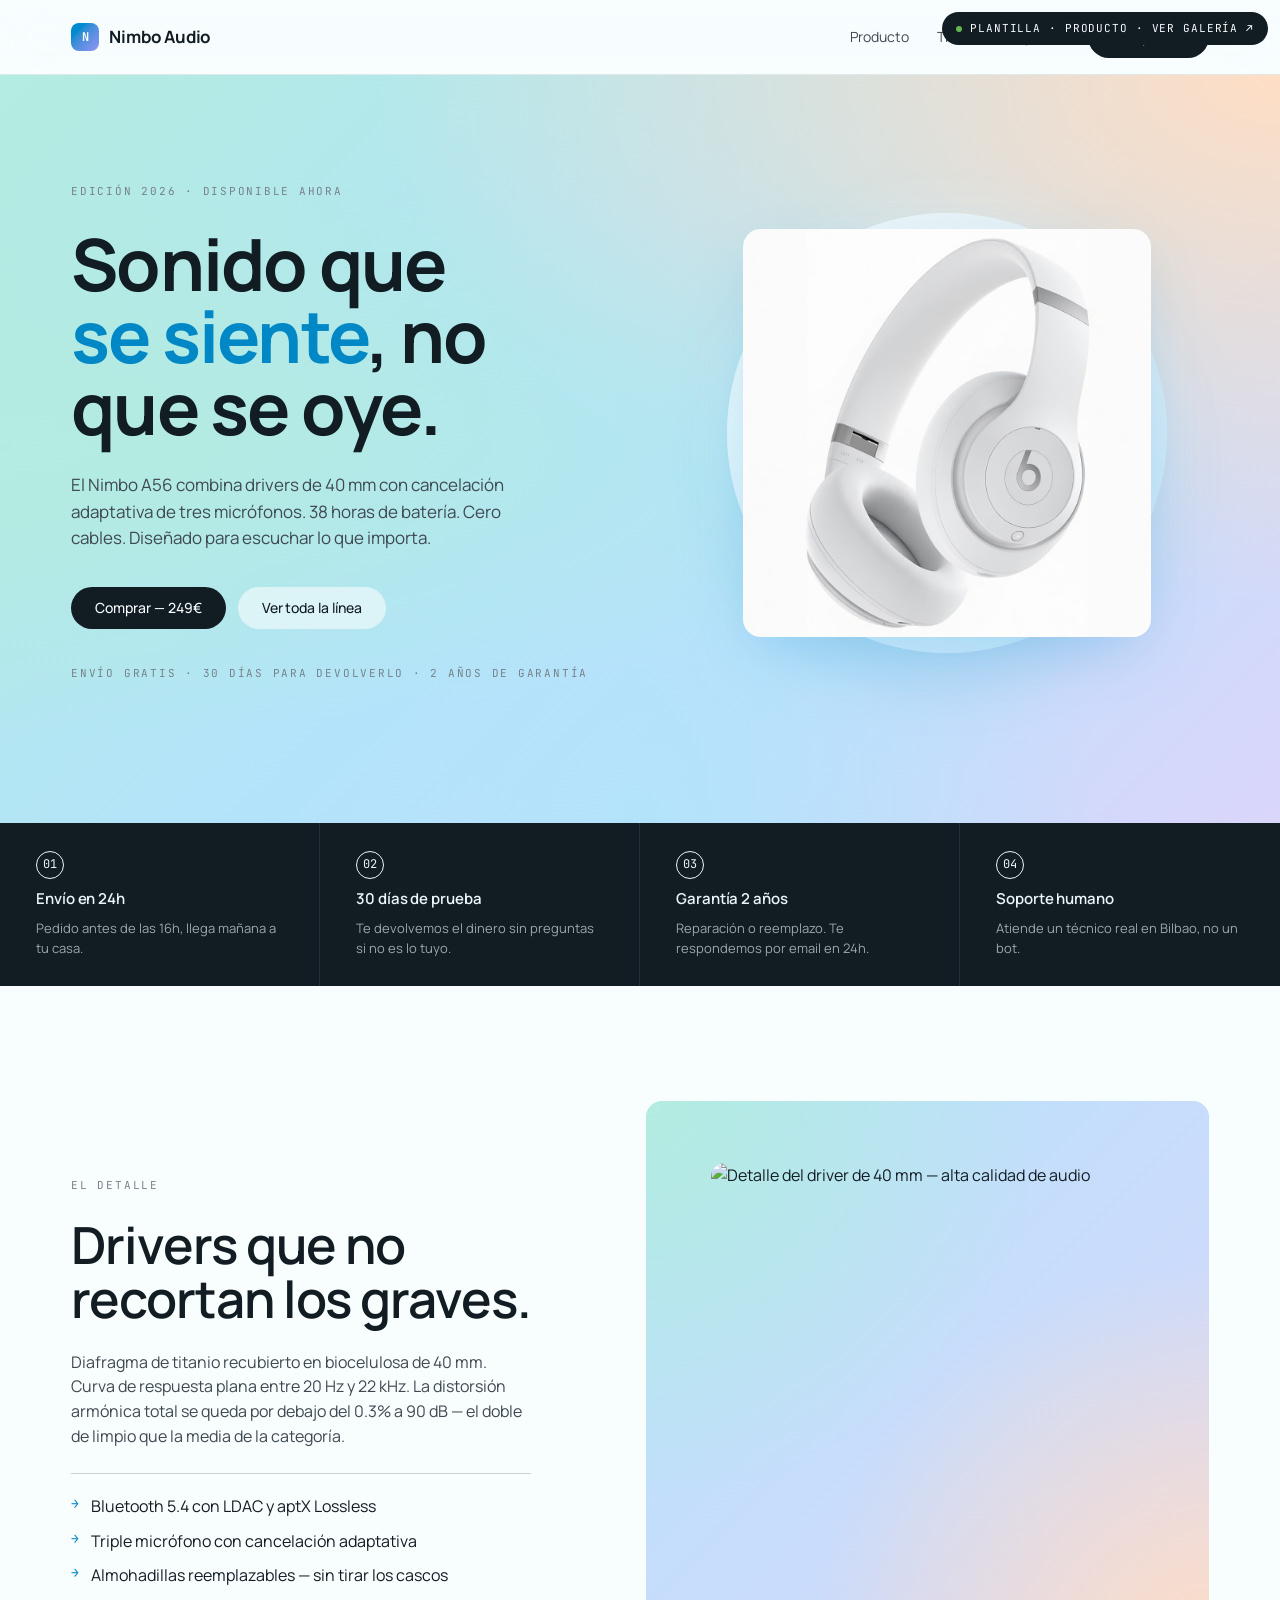
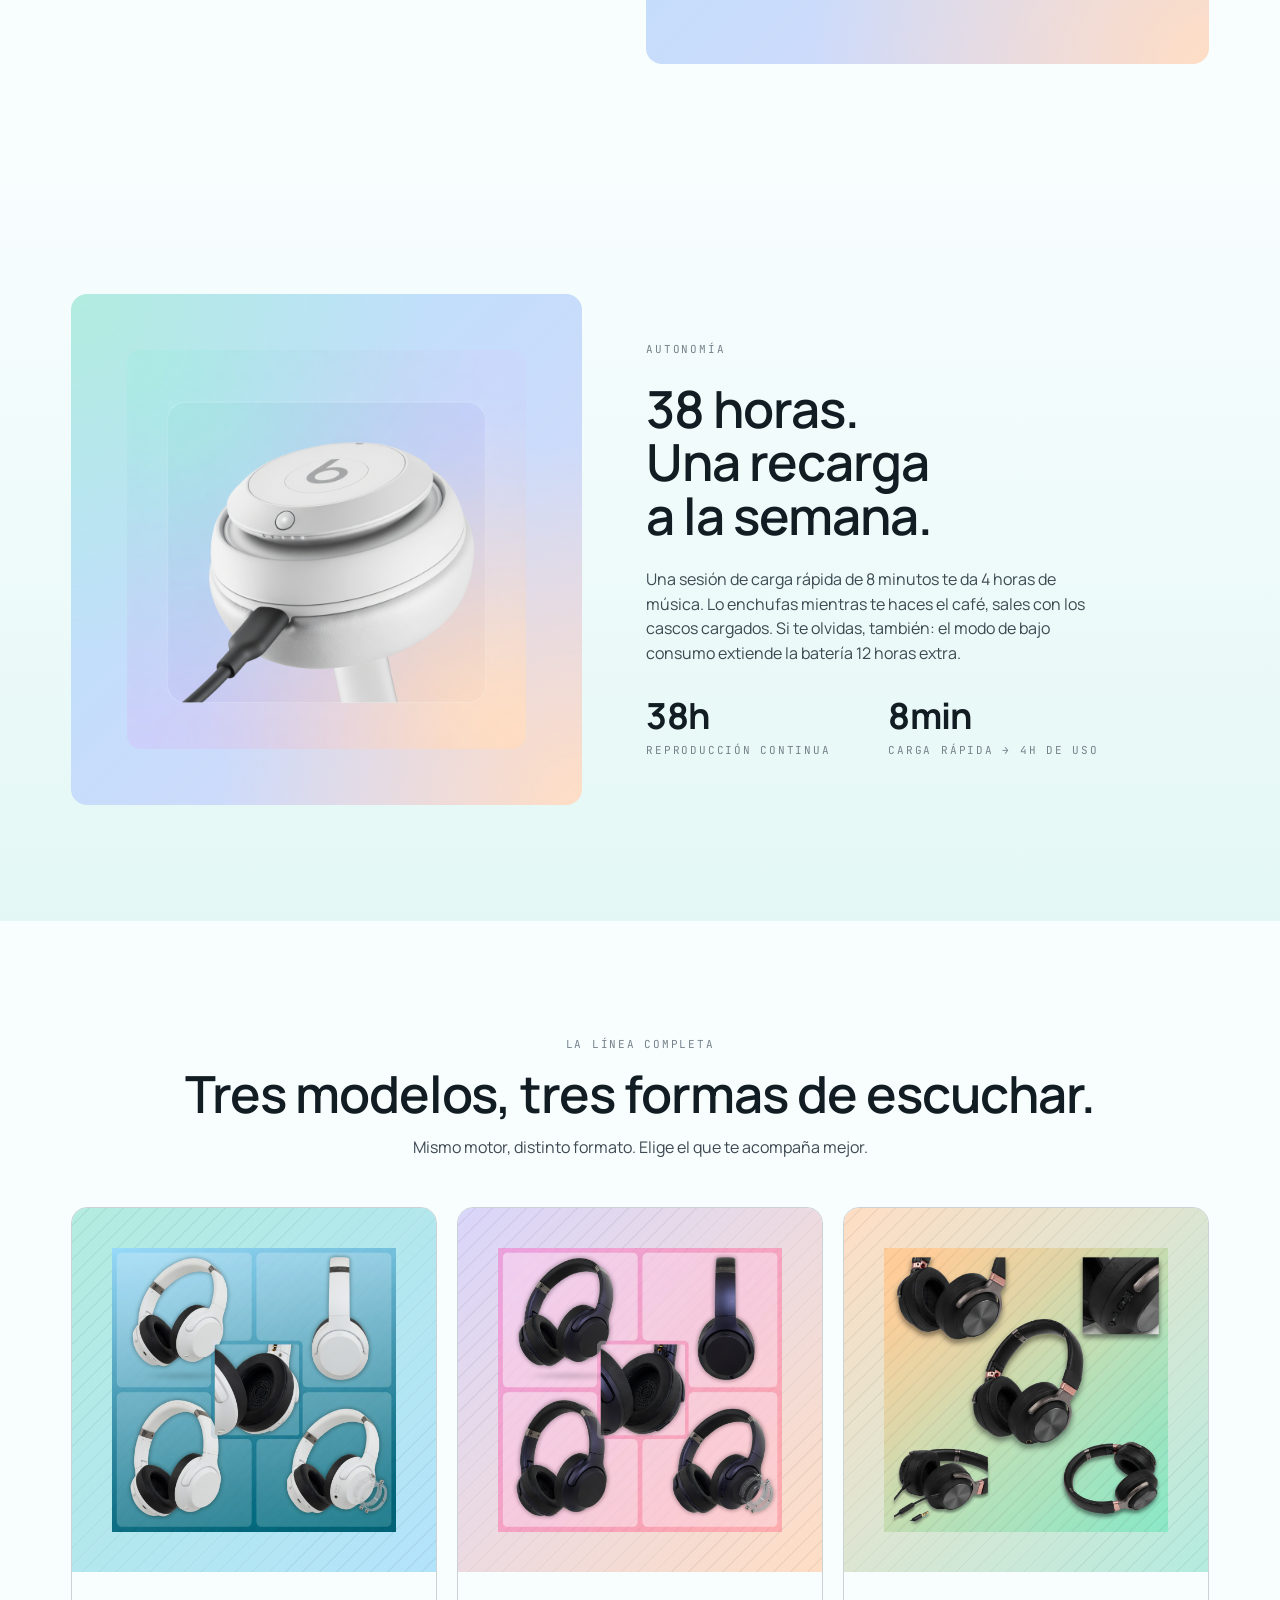
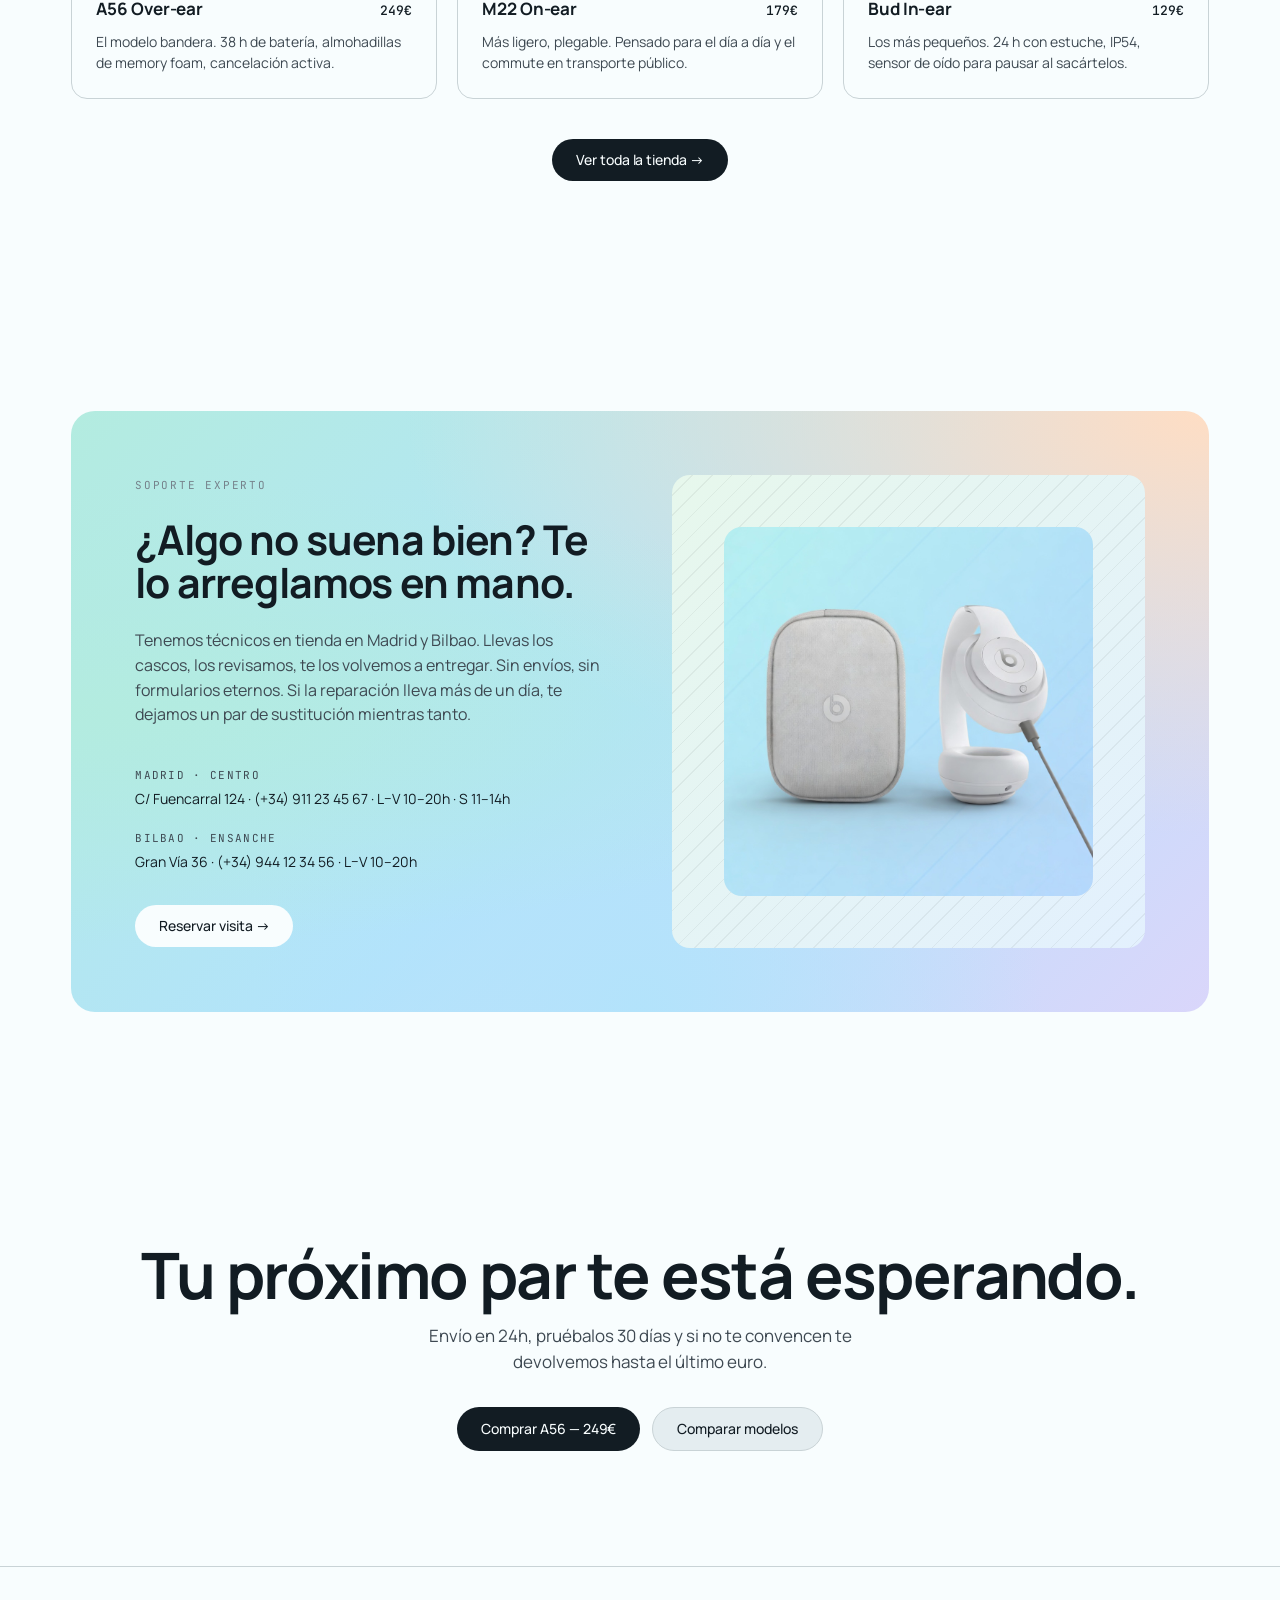
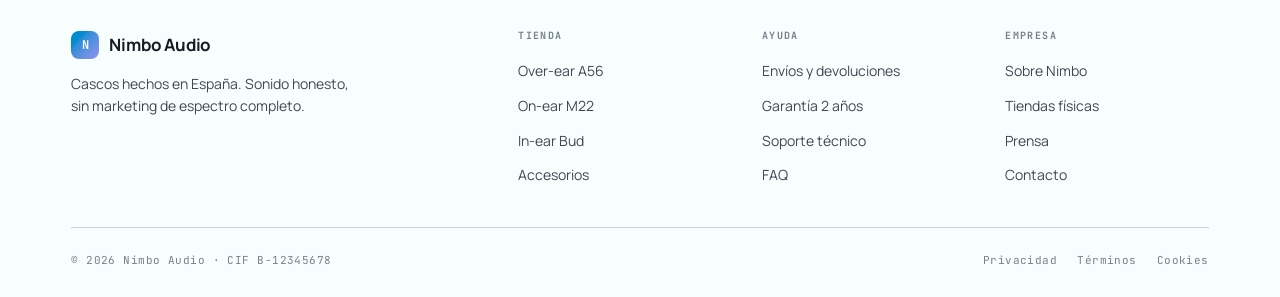
==== plantillas/producto.html @ bfb8827b "initial: landing sistema ecomnet — estado actual 2026-05-25 Co-Authored-By: Claude Sonnet 4.6 <norep" ====
<!doctype html>
<html lang="es">
<head>
<meta charset="utf-8" />
<meta name="viewport" content="width=device-width,initial-scale=1" />
<title>Plantilla · Producto — ecomnet</title>
<link rel="preconnect" href="https://fonts.googleapis.com" />
<link rel="preconnect" href="https://fonts.gstatic.com" crossorigin />
<link href="https://fonts.googleapis.com/css2?family=Manrope:wght@400;500;600;700;800&family=JetBrains+Mono:wght@400;500&display=swap" rel="stylesheet" />
<style>
  :root {
    --ink: oklch(22% 0.02 240);
    --ink-2: oklch(40% 0.02 240);
    --ink-3: oklch(60% 0.02 240);
    --line: oklch(86% 0.012 220);
    --paper: oklch(99% 0.005 220);

    /* Pastel gradient palette */
    --g-mint: oklch(90% 0.06 180);
    --g-sky:  oklch(89% 0.06 230);
    --g-lila: oklch(89% 0.05 290);
    --g-peach: oklch(92% 0.05 60);

    --accent: oklch(58% 0.16 230); /* deep blue for product accent */
    --on-dark: oklch(96% 0.01 220);

    --f-ui: 'Manrope', ui-sans-serif, system-ui, sans-serif;
    --f-mono: 'JetBrains Mono', ui-monospace, monospace;

    --maxw: 1240px;
    --gutter: clamp(20px, 4vw, 56px);
    --section-y: clamp(72px, 9vw, 128px);
  }
  * { box-sizing: border-box; margin: 0; padding: 0; }
  html, body { background: var(--paper); color: var(--ink); }
  body { font: 400 16px/1.55 var(--f-ui); -webkit-font-smoothing: antialiased; }
  img, svg { display: block; max-width: 100%; }
  a { color: inherit; text-decoration: none; }
  button { font: inherit; color: inherit; background: none; border: 0; cursor: pointer; }

  .container { width: 100%; max-width: var(--maxw); margin: 0 auto; padding: 0 var(--gutter); }
  .section { padding-block: var(--section-y); position: relative; }

  /* shared gradient */
  .grad-bg {
    background:
      radial-gradient(ellipse at 0% 50%, var(--g-mint) 0%, transparent 55%),
      radial-gradient(ellipse at 50% 100%, var(--g-sky) 0%, transparent 50%),
      radial-gradient(ellipse at 100% 0%, var(--g-peach) 0%, transparent 50%),
      linear-gradient(135deg, var(--g-mint) 0%, var(--g-sky) 50%, var(--g-lila) 100%);
  }

  /* Type */
  h1, h2, h3, h4 { font-weight: 700; letter-spacing: -0.02em; line-height: 1.05; }
  .h1 { font-size: clamp(40px, 6vw, 72px); font-weight: 700; letter-spacing: -0.025em; line-height: 1.0; text-wrap: balance; }
  .h2 { font-size: clamp(32px, 4vw, 52px); font-weight: 600; letter-spacing: -0.02em; line-height: 1.05; text-wrap: balance; }
  .h3 { font-size: clamp(20px, 1.8vw, 26px); font-weight: 700; letter-spacing: -0.012em; }
  .lede { font-size: clamp(16px, 1.25vw, 19px); line-height: 1.55; color: var(--ink-2); max-width: 56ch; text-wrap: pretty; }
  .eyebrow { font-family: var(--f-mono); font-size: 11px; letter-spacing: 0.16em; text-transform: uppercase; color: var(--ink-3); }

  /* Buttons */
  .btn { display: inline-flex; align-items: center; gap: 10px; padding: 14px 24px; border-radius: 999px; font: 500 14px/1 var(--f-ui); letter-spacing: -0.003em; transition: transform .12s ease, background .2s ease, color .2s ease, border-color .2s ease; white-space: nowrap; }
  .btn:active { transform: translateY(1px); }
  .btn--solid { background: var(--ink); color: var(--paper); }
  .btn--solid:hover { background: oklch(30% 0.02 240); }
  .btn--soft { background: color-mix(in oklch, var(--paper) 60%, transparent); color: var(--ink); }
  .btn--soft:hover { background: color-mix(in oklch, var(--paper) 80%, transparent); }
  .btn--paper { background: var(--paper); color: var(--ink); }
  .btn--paper:hover { background: oklch(96% 0.005 220); }

  /* Nav */
  .nav { position: sticky; top: 0; z-index: 60; backdrop-filter: blur(20px) saturate(160%); background: color-mix(in oklch, var(--paper) 70%, transparent); border-bottom: 1px solid color-mix(in oklch, var(--line) 50%, transparent); }
  .nav__inner { display: flex; align-items: center; justify-content: space-between; padding-block: 16px; }
  .logo { display: inline-flex; align-items: center; gap: 10px; font-weight: 700; letter-spacing: -0.01em; font-size: 17px; }
  .logo__mark { width: 28px; height: 28px; border-radius: 8px; background: linear-gradient(135deg, var(--accent), oklch(70% 0.14 280)); display: grid; place-items: center; color: var(--paper); font-family: var(--f-mono); font-size: 12px; font-weight: 700; }
  .nav__links { display: flex; gap: 28px; align-items: center; font-size: 14px; color: var(--ink-2); }
  .nav__links a:hover { color: var(--ink); }
  @media (max-width: 760px) { .nav__links a:not(.nav__cta) { display: none; } }

  /* ============ HERO ============ */
  .hero { padding: clamp(48px, 8vw, 96px) 0 clamp(72px, 10vw, 128px); }
  .hero__grid { display: grid; grid-template-columns: 1.05fr 1fr; gap: clamp(32px, 5vw, 72px); align-items: center; }
  .hero__copy { display: flex; flex-direction: column; gap: 28px; }
  .hero__h1 .accent { color: var(--accent); }
  .hero__sub { font-size: clamp(17px, 1.3vw, 19px); color: var(--ink-2); max-width: 44ch; line-height: 1.55; }
  .hero__cta { display: flex; gap: 12px; flex-wrap: wrap; margin-top: 8px; }
  .hero__media { position: relative; aspect-ratio: 1 / 1; }
  .hero__product {
    position: absolute; inset: 0;
    background: radial-gradient(circle at 50% 50%, var(--paper) 0%, transparent 70%);
    border-radius: 50%;
    display: grid; place-items: center;
  }
  .hero__product-bg {
    position: absolute; inset: 8%;
    border-radius: 50%;
    background: linear-gradient(135deg, color-mix(in oklch, var(--paper) 80%, transparent), color-mix(in oklch, var(--g-sky) 60%, transparent));
    box-shadow: 0 30px 80px -20px color-mix(in oklch, var(--accent) 25%, transparent);
  }
  .hero__placeholder {
    position: relative;
    width: 70%; height: 70%;
    border-radius: 18px;
    background:
      repeating-linear-gradient(135deg, color-mix(in oklch, var(--ink) 12%, transparent) 0 1px, transparent 1px 14px),
      color-mix(in oklch, var(--paper) 90%, var(--ink-3));
    display: grid; place-items: center;
    overflow: hidden;
  }
  .hero__placeholder .label {
    font-family: var(--f-mono); font-size: 11px; letter-spacing: 0.1em; color: var(--ink-3);
    background: var(--paper); padding: 6px 10px; border-radius: 4px; border: 1px solid var(--line);
  }
  /* imagen inline solo visible en móvil — entre subtítulo y CTA */
  .hero__img-mobile {
    display: none;
  }
  @media (max-width: 880px) {
    .hero__grid { grid-template-columns: 1fr; }
    .hero__media { display: none; }                /* ocultar versión desktop */
    .hero__img-mobile {
      display: block;
      width: 72%;
      max-width: 320px;
      margin: 0 auto;
      aspect-ratio: 1 / 1;
      object-fit: contain;
      border-radius: 18px;
    }
  }

  /* ============ STRIP — features ============ */
  .strip { background: var(--ink); color: var(--on-dark); padding-block: 0; }
  .strip__row { display: grid; grid-template-columns: repeat(4, 1fr); }
  .strip__cell { padding: 28px clamp(20px, 3vw, 36px); border-right: 1px solid oklch(30% 0.02 240); display: flex; flex-direction: column; gap: 8px; }
  .strip__cell:last-child { border-right: 0; }
  .strip__cell .ico {
    width: 28px; height: 28px; border-radius: 999px; border: 1.5px solid var(--on-dark); display: grid; place-items: center;
    font-family: var(--f-mono); font-size: 12px;
  }
  .strip__cell .t { font-weight: 600; font-size: 15px; letter-spacing: -0.005em; }
  .strip__cell .d { font-size: 13px; color: oklch(72% 0.012 220); }
  @media (max-width: 800px) { .strip__row { grid-template-columns: 1fr 1fr; } .strip__cell { border-bottom: 1px solid oklch(30% 0.02 240); } .strip__cell:nth-child(odd) { border-right: 1px solid oklch(30% 0.02 240); } .strip__cell:nth-child(even) { border-right: 0; } }

  /* ============ FEATURE SPLIT ============ */
  .feature { padding-block: var(--section-y); }
  .feature__grid { display: grid; grid-template-columns: 1fr 1.1fr; gap: clamp(32px, 5vw, 72px); align-items: center; }
  .feature__copy { display: flex; flex-direction: column; gap: 24px; max-width: 46ch; }
  .feature__media {
    aspect-ratio: 1 / 1; border-radius: 16px; overflow: hidden; position: relative;
    background:
      radial-gradient(ellipse at 0% 0%, var(--g-mint) 0%, transparent 50%),
      radial-gradient(ellipse at 100% 100%, var(--g-peach) 0%, transparent 50%),
      linear-gradient(135deg, var(--g-sky), var(--g-lila));
    display: grid; place-items: center;
  }
  .feature__media .ph {
    width: 78%; aspect-ratio: 1 / 1;
    background:
      repeating-linear-gradient(135deg, rgba(0,0,0,0.06) 0 1px, transparent 1px 12px),
      color-mix(in oklch, var(--paper) 85%, var(--g-sky));
    border-radius: 14px;
    display: grid; place-items: center;
    border: 1px solid color-mix(in oklch, var(--paper) 40%, transparent);
  }
  .feature__media .ph span {
    font-family: var(--f-mono); font-size: 11px; letter-spacing: 0.1em; color: var(--ink-3);
    background: var(--paper); padding: 6px 10px; border-radius: 4px;
  }
  .feature--reverse .feature__media { order: -1; }
  @media (max-width: 880px) {
    .feature__grid { grid-template-columns: 1fr; }
    .feature--reverse .feature__media { order: 0; }
  }

  /* ============ CATEGORIES ============ */
  .cats { padding-block: var(--section-y); }
  .cats__head { text-align: center; margin-bottom: 48px; display: flex; flex-direction: column; gap: 14px; align-items: center; }
  .cats__head .lede { text-align: center; }
  .cats__grid { display: grid; grid-template-columns: repeat(3, 1fr); gap: 20px; }
  .cat {
    background: var(--paper);
    border-radius: 16px;
    overflow: hidden;
    border: 1px solid var(--line);
    transition: transform .25s cubic-bezier(.2,.7,.2,1), box-shadow .25s ease;
    display: flex; flex-direction: column;
  }
  .cat:hover { transform: translateY(-4px); box-shadow: 0 20px 40px -20px oklch(50% 0.05 230 / 0.25); }
  .cat__media {
    aspect-ratio: 1 / 1;
    background:
      repeating-linear-gradient(135deg, rgba(0,0,0,0.05) 0 1px, transparent 1px 12px),
      linear-gradient(135deg, var(--g-mint), var(--g-sky));
    display: grid; place-items: center;
  }
  .cat__media span { font-family: var(--f-mono); font-size: 11px; letter-spacing: 0.1em; color: var(--ink-3); background: var(--paper); padding: 6px 10px; border-radius: 4px; border: 1px solid var(--line); }
  .cat:nth-child(2) .cat__media { background: repeating-linear-gradient(135deg, rgba(0,0,0,0.05) 0 1px, transparent 1px 12px), linear-gradient(135deg, var(--g-lila), var(--g-peach)); }
  .cat:nth-child(3) .cat__media { background: repeating-linear-gradient(135deg, rgba(0,0,0,0.05) 0 1px, transparent 1px 12px), linear-gradient(135deg, var(--g-peach), var(--g-mint)); }
  .cat__body { padding: 24px; display: flex; flex-direction: column; gap: 8px; }
  .cat__title { font-weight: 700; font-size: 17px; letter-spacing: -0.005em; }
  .cat__desc { font-size: 14px; color: var(--ink-2); }
  .cats__more { display: flex; justify-content: center; margin-top: 40px; }
  @media (max-width: 880px) { .cats__grid { grid-template-columns: 1fr; } }

  /* ============ EXPERT SUPPORT ============ */
  .support {
    position: relative;
  }
  .support__inner {
    border-radius: 24px;
    padding: clamp(40px, 5vw, 72px);
    overflow: hidden;
    position: relative;
  }
  .support__inner.grad-bg { display: grid; grid-template-columns: 1fr 1fr; gap: clamp(32px, 5vw, 64px); align-items: center; }
  .support__copy { display: flex; flex-direction: column; gap: 24px; }
  .support__h { font-size: clamp(28px, 3.2vw, 44px); font-weight: 700; letter-spacing: -0.02em; line-height: 1.05; }
  .support__locations { display: flex; flex-direction: column; gap: 20px; margin-top: 16px; }
  .support__loc { display: flex; flex-direction: column; gap: 4px; }
  .support__loc .h { font-family: var(--f-mono); font-size: 11px; letter-spacing: 0.12em; text-transform: uppercase; color: var(--ink-2); }
  .support__loc .a { font-size: 14px; color: var(--ink); }
  .support__media { aspect-ratio: 1 / 1; max-width: 480px; justify-self: end; width: 100%; }
  .support__ph {
    width: 100%; height: 100%; border-radius: 18px;
    background:
      repeating-linear-gradient(135deg, rgba(0,0,0,0.05) 0 1px, transparent 1px 14px),
      linear-gradient(135deg, color-mix(in oklch, var(--paper) 60%, var(--g-peach)), color-mix(in oklch, var(--paper) 60%, var(--g-lila)));
    display: grid; place-items: center;
  }
  .support__ph span { font-family: var(--f-mono); font-size: 11px; letter-spacing: 0.1em; color: var(--ink-3); background: var(--paper); padding: 6px 10px; border-radius: 4px; }
  @media (max-width: 880px) {
    .support__inner.grad-bg { grid-template-columns: 1fr; }
    .support__media { max-width: 360px; }
  }

  /* ============ CTA ============ */
  .cta { text-align: center; padding-block: var(--section-y); }
  .cta__h { font-size: clamp(36px, 5vw, 64px); font-weight: 700; letter-spacing: -0.025em; line-height: 1.0; text-wrap: balance; margin-bottom: 16px; }
  .cta__sub { font-size: 17px; color: var(--ink-2); max-width: 46ch; margin: 0 auto 32px; }
  .cta__actions { display: inline-flex; gap: 12px; flex-wrap: wrap; justify-content: center; }

  /* ============ FOOTER ============ */
  .footer { padding: clamp(40px, 5vw, 64px) 0 28px; border-top: 1px solid var(--line); }
  .footer__top { display: grid; grid-template-columns: 2fr 1fr 1fr 1fr; gap: 40px; padding-bottom: 40px; }
  .footer__brand { display: flex; flex-direction: column; gap: 14px; }
  .footer__brand p { color: var(--ink-2); font-size: 14px; max-width: 32ch; }
  .footer__col h4 { font-family: var(--f-mono); font-size: 10px; letter-spacing: 0.14em; text-transform: uppercase; color: var(--ink-3); margin-bottom: 16px; }
  .footer__col ul { list-style: none; display: flex; flex-direction: column; gap: 10px; }
  .footer__col a { font-size: 14px; color: var(--ink-2); transition: color .15s ease; }
  .footer__col a:hover { color: var(--ink); }
  .footer__bottom { display: flex; justify-content: space-between; align-items: center; padding-top: 24px; border-top: 1px solid var(--line); font-family: var(--f-mono); font-size: 11px; letter-spacing: 0.04em; color: var(--ink-3); flex-wrap: wrap; gap: 12px; }
  .footer__bottom a { color: var(--ink-3); }
  .footer__bottom a:hover { color: var(--ink); }
  @media (max-width: 800px) { .footer__top { grid-template-columns: 1fr 1fr; } }

  /* ── MOBILE extra (<= 600px) ── */
  @media (max-width: 600px) {
    /* Hero */
    .hero__cta { flex-direction: column; align-items: stretch; }
    .hero__cta .btn { justify-content: center; text-align: center; }
    /* Strip — 1 col */
    .strip__row { grid-template-columns: 1fr; }
    .strip__cell { border-right: 0; border-bottom: 1px solid oklch(30% 0.02 240); }
    .strip__cell:last-child { border-bottom: 0; }
    /* Cats — ya van 1-col a 880px */
    /* Support media */
    .support__media { max-width: 100%; }
    /* CTA */
    .cta__actions { flex-direction: column; align-items: center; width: 100%; }
    .cta__actions .btn { width: 100%; max-width: 320px; justify-content: center; }
    /* Footer */
    .footer__top { grid-template-columns: 1fr; gap: 32px; }
    .footer__bottom { flex-direction: column; align-items: flex-start; gap: 8px; }
  }

  /* Demo ribbon */
  .ribbon { position: fixed; top: 12px; right: 12px; z-index: 200; background: var(--ink); color: var(--paper); font-family: var(--f-mono); font-size: 11px; letter-spacing: 0.08em; text-transform: uppercase; padding: 8px 14px; border-radius: 999px; display: inline-flex; gap: 8px; align-items: center; }
  .ribbon::before { content: ''; width: 6px; height: 6px; border-radius: 999px; background: oklch(70% 0.16 140); }
  .ribbon a { color: inherit; opacity: 0.7; }
  .ribbon a:hover { opacity: 1; }
  @media (max-width: 720px) { .ribbon { display: none; } }

  /* Imágenes reales — reemplazan placeholders */
  .hero__img {
    position: relative; z-index: 1;
    width: 78%; height: 78%;
    object-fit: contain; display: block;
    border-radius: 18px;
    box-shadow: 0 20px 60px -10px color-mix(in oklch, var(--accent) 20%, transparent);
  }
  .feature__img {
    width: 78%; height: 78%;
    object-fit: contain;
    border-radius: 14px;
    display: block; z-index: 1;
  }
  .cat__media img {
    width: 78%; height: 78%;
    object-fit: contain;
    display: block;
  }
  .support__ph img {
    width: 78%; height: 78%;
    object-fit: contain;
    border-radius: 18px;
    display: block;
  }
</style>
</head>
<body>

<a class="ribbon" href="index.html"><span>Plantilla · Producto</span><span>· ver galería ↗</span></a>

<!-- NAV -->
<header class="nav">
  <div class="container nav__inner">
    <a class="logo" href="#">
      <span class="logo__mark">N</span>
      <span>Nimbo Audio</span>
    </a>
    <nav class="nav__links">
      <a href="#producto">Producto</a>
      <a href="#categorias">Tienda</a>
      <a href="#soporte">Soporte</a>
      <a class="btn btn--solid nav__cta" href="#cta">Comprar →</a>
    </nav>
  </div>
</header>

<!-- HERO -->
<section class="hero grad-bg" id="producto">
  <div class="container hero__grid">
    <div class="hero__copy">
      <div class="eyebrow">Edición 2026 · disponible ahora</div>
      <h1 class="h1 hero__h1">Sonido que <span class="accent">se siente</span>, no que se oye.</h1>
      <p class="hero__sub">El Nimbo A56 combina drivers de 40 mm con cancelación adaptativa de tres micrófonos. 38 horas de batería. Cero cables. Diseñado para escuchar lo que importa.</p>
      <!-- imagen visible solo en móvil — oculta en desktop -->
      <img class="hero__img-mobile"
           src="../producto/audifonos hero.jpg"
           alt="Nimbo A56 — auriculares over-ear, vista frontal"
           width="320" height="320"
           loading="eager">
      <div class="hero__cta">
        <a class="btn btn--solid" href="#cta">Comprar — 249€</a>
        <a class="btn btn--soft" href="#categorias">Ver toda la línea</a>
      </div>
      <div class="eyebrow" style="margin-top: 8px;">Envío gratis · 30 días para devolverlo · 2 años de garantía</div>
    </div>
    <div class="hero__media">
      <div class="hero__product">
        <div class="hero__product-bg"></div>
        <!-- imagen principal del producto — ratio cuadrado recomendado, fondo blanco/neutro -->
        <img class="hero__img"
             src="../producto/audifonos hero.jpg"
             alt="Nimbo A56 — auriculares over-ear, vista frontal"
             width="560" height="560"
             loading="eager">
      </div>
    </div>
  </div>
</section>

<!-- STRIP — quick features -->
<section class="strip">
  <div class="strip__row">
    <div class="strip__cell">
      <div class="ico">01</div>
      <div class="t">Envío en 24h</div>
      <div class="d">Pedido antes de las 16h, llega mañana a tu casa.</div>
    </div>
    <div class="strip__cell">
      <div class="ico">02</div>
      <div class="t">30 días de prueba</div>
      <div class="d">Te devolvemos el dinero sin preguntas si no es lo tuyo.</div>
    </div>
    <div class="strip__cell">
      <div class="ico">03</div>
      <div class="t">Garantía 2 años</div>
      <div class="d">Reparación o reemplazo. Te respondemos por email en 24h.</div>
    </div>
    <div class="strip__cell">
      <div class="ico">04</div>
      <div class="t">Soporte humano</div>
      <div class="d">Atiende un técnico real en Bilbao, no un bot.</div>
    </div>
  </div>
</section>

<!-- FEATURE 1 -->
<section class="feature">
  <div class="container feature__grid">
    <div class="feature__copy">
      <div class="eyebrow">El detalle</div>
      <h2 class="h2">Drivers que no recortan los graves.</h2>
      <p class="lede">Diafragma de titanio recubierto en biocelulosa de 40 mm. Curva de respuesta plana entre 20 Hz y 22 kHz. La distorsión armónica total se queda por debajo del 0.3% a 90 dB — el doble de limpio que la media de la categoría.</p>
      <ul style="list-style: none; display: flex; flex-direction: column; gap: 10px; padding-top: 8px; border-top: 1px solid var(--line);">
        <li style="display: flex; gap: 12px; padding-top: 12px;"><span style="font-family: var(--f-mono); color: var(--accent); font-size: 13px;">→</span><span>Bluetooth 5.4 con LDAC y aptX Lossless</span></li>
        <li style="display: flex; gap: 12px;"><span style="font-family: var(--f-mono); color: var(--accent); font-size: 13px;">→</span><span>Triple micrófono con cancelación adaptativa</span></li>
        <li style="display: flex; gap: 12px;"><span style="font-family: var(--f-mono); color: var(--accent); font-size: 13px;">→</span><span>Almohadillas reemplazables — sin tirar los cascos</span></li>
      </ul>
    </div>
    <div class="feature__media">
      <!-- detalle del producto: foto de cerca, materiales, driver — ratio 4:3 ideal -->
      <img class="feature__img"
           src="../producto/High quality audio.jpg"
           alt="Detalle del driver de 40 mm — alta calidad de audio"
           width="800" height="600"
           loading="lazy">
    </div>
  </div>
</section>

<!-- FEATURE 2 — reverse -->
<section class="feature feature--reverse" style="background: linear-gradient(180deg, transparent, color-mix(in oklch, var(--g-mint) 30%, transparent));">
  <div class="container feature__grid">
    <div class="feature__copy">
      <div class="eyebrow">Autonomía</div>
      <h2 class="h2">38 horas. Una recarga a la semana.</h2>
      <p class="lede">Una sesión de carga rápida de 8 minutos te da 4 horas de música. Lo enchufas mientras te haces el café, sales con los cascos cargados. Si te olvidas, también: el modo de bajo consumo extiende la batería 12 horas extra.</p>
      <div style="display: grid; grid-template-columns: 1fr 1fr; gap: 24px; padding-top: 8px;">
        <div>
          <div style="font-size: 36px; font-weight: 700; letter-spacing: -0.02em; line-height: 1;">38h</div>
          <div class="eyebrow" style="margin-top: 8px;">Reproducción continua</div>
        </div>
        <div>
          <div style="font-size: 36px; font-weight: 700; letter-spacing: -0.02em; line-height: 1;">8min</div>
          <div class="eyebrow" style="margin-top: 8px;">Carga rápida → 4h de uso</div>
        </div>
      </div>
    </div>
    <div class="feature__media">
      <!-- vista lateral del producto en uso — mostrar autonomía o estuche de carga -->
      <img class="feature__img"
           src="../producto/Duracion de bateria.jpg"
           alt="Nimbo A56 — 38 horas de duración de batería"
           width="800" height="600"
           loading="lazy">
    </div>
  </div>
</section>

<!-- CATEGORIES -->
<section class="cats" id="categorias">
  <div class="container">
    <div class="cats__head">
      <div class="eyebrow">La línea completa</div>
      <h2 class="h2">Tres modelos, tres formas de escuchar.</h2>
      <p class="lede">Mismo motor, distinto formato. Elige el que te acompaña mejor.</p>
    </div>
    <div class="cats__grid">
      <article class="cat">
        <div class="cat__media">
          <!-- foto producto sobre fondo blanco/neutro, ratio 4:3, PNG con transparencia ideal -->
          <img src="../producto/Headphone 1.jpg"
               alt="Nimbo A56 — auriculares over-ear, vista de tres cuartos"
               width="480" height="360" loading="lazy">
        </div>
        <div class="cat__body">
          <div style="display: flex; justify-content: space-between; align-items: baseline;">
            <div class="cat__title">A56 Over-ear</div>
            <div style="font-family: var(--f-mono); font-size: 13px; font-weight: 500;">249€</div>
          </div>
          <p class="cat__desc">El modelo bandera. 38 h de batería, almohadillas de memory foam, cancelación activa.</p>
        </div>
      </article>
      <article class="cat">
        <div class="cat__media">
          <!-- modelo on-ear plegado o en uso — mostrar tamaño compacto -->
          <img src="../producto/Headphone 2.jpg"
               alt="Nimbo M22 — auriculares on-ear plegados, diseño compacto"
               width="480" height="360" loading="lazy">
        </div>
        <div class="cat__body">
          <div style="display: flex; justify-content: space-between; align-items: baseline;">
            <div class="cat__title">M22 On-ear</div>
            <div style="font-family: var(--f-mono); font-size: 13px; font-weight: 500;">179€</div>
          </div>
          <p class="cat__desc">Más ligero, plegable. Pensado para el día a día y el commute en transporte público.</p>
        </div>
      </article>
      <article class="cat">
        <div class="cat__media">
          <!-- earbuds con estuche de carga abierto — mostrar tamaño y packaging -->
          <img src="../producto/Headphone 3.jpg"
               alt="Nimbo Bud — auriculares in-ear con estuche de carga abierto"
               width="480" height="360" loading="lazy">
        </div>
        <div class="cat__body">
          <div style="display: flex; justify-content: space-between; align-items: baseline;">
            <div class="cat__title">Bud In-ear</div>
            <div style="font-family: var(--f-mono); font-size: 13px; font-weight: 500;">129€</div>
          </div>
          <p class="cat__desc">Los más pequeños. 24 h con estuche, IP54, sensor de oído para pausar al sacártelos.</p>
        </div>
      </article>
    </div>
    <div class="cats__more">
      <a class="btn btn--solid" href="#cta">Ver toda la tienda →</a>
    </div>
  </div>
</section>

<!-- EXPERT SUPPORT -->
<section class="section" id="soporte">
  <div class="container">
    <div class="support">
      <div class="support__inner grad-bg">
        <div class="support__copy">
          <div class="eyebrow">Soporte experto</div>
          <h2 class="support__h">¿Algo no suena bien? Te lo arreglamos en mano.</h2>
          <p class="lede">Tenemos técnicos en tienda en Madrid y Bilbao. Llevas los cascos, los revisamos, te los volvemos a entregar. Sin envíos, sin formularios eternos. Si la reparación lleva más de un día, te dejamos un par de sustitución mientras tanto.</p>
          <div class="support__locations">
            <div class="support__loc">
              <div class="h">Madrid · centro</div>
              <div class="a">C/ Fuencarral 124 · (+34) 911 23 45 67 · L–V 10–20h · S 11–14h</div>
            </div>
            <div class="support__loc">
              <div class="h">Bilbao · ensanche</div>
              <div class="a">Gran Vía 36 · (+34) 944 12 34 56 · L–V 10–20h</div>
            </div>
          </div>
          <a class="btn btn--paper" style="align-self: flex-start; margin-top: 8px;" href="#cta">Reservar visita →</a>
        </div>
        <div class="support__media">
          <div class="support__ph">
            <!-- foto de la tienda física o técnico atendiendo a un cliente
                 ratio cuadrado (1:1) o vertical (4:5) — buena iluminación natural -->
            <img src="../producto/Funda y cargador.jpg"
                 alt="Funda y cargador incluidos — accesorios Nimbo A56"
                 width="480" height="480"
                 loading="lazy">
          </div>
        </div>
      </div>
    </div>
  </div>
</section>

<!-- CTA -->
<section class="cta" id="cta">
  <div class="container">
    <h2 class="cta__h">Tu próximo par te está esperando.</h2>
    <p class="cta__sub">Envío en 24h, pruébalos 30 días y si no te convencen te devolvemos hasta el último euro.</p>
    <div class="cta__actions">
      <a class="btn btn--solid" href="#">Comprar A56 — 249€</a>
      <a class="btn btn--soft" style="background: oklch(94% 0.01 220); border: 1px solid var(--line);" href="#categorias">Comparar modelos</a>
    </div>
  </div>
</section>

<!-- FOOTER -->
<footer class="footer">
  <div class="container">
    <div class="footer__top">
      <div class="footer__brand">
        <a class="logo" href="#"><span class="logo__mark">N</span><span>Nimbo Audio</span></a>
        <p>Cascos hechos en España. Sonido honesto, sin marketing de espectro completo.</p>
      </div>
      <div class="footer__col">
        <h4>Tienda</h4>
        <ul>
          <li><a href="#">Over-ear A56</a></li>
          <li><a href="#">On-ear M22</a></li>
          <li><a href="#">In-ear Bud</a></li>
          <li><a href="#">Accesorios</a></li>
        </ul>
      </div>
      <div class="footer__col">
        <h4>Ayuda</h4>
        <ul>
          <li><a href="#">Envíos y devoluciones</a></li>
          <li><a href="#">Garantía 2 años</a></li>
          <li><a href="#">Soporte técnico</a></li>
          <li><a href="#">FAQ</a></li>
        </ul>
      </div>
      <div class="footer__col">
        <h4>Empresa</h4>
        <ul>
          <li><a href="#">Sobre Nimbo</a></li>
          <li><a href="#">Tiendas físicas</a></li>
          <li><a href="#">Prensa</a></li>
          <li><a href="#">Contacto</a></li>
        </ul>
      </div>
    </div>
    <div class="footer__bottom">
      <div>© 2026 Nimbo Audio · CIF B-12345678</div>
      <div style="display: flex; gap: 20px;"><a href="#">Privacidad</a><a href="#">Términos</a><a href="#">Cookies</a></div>
    </div>
  </div>
</footer>

</body>
</html>
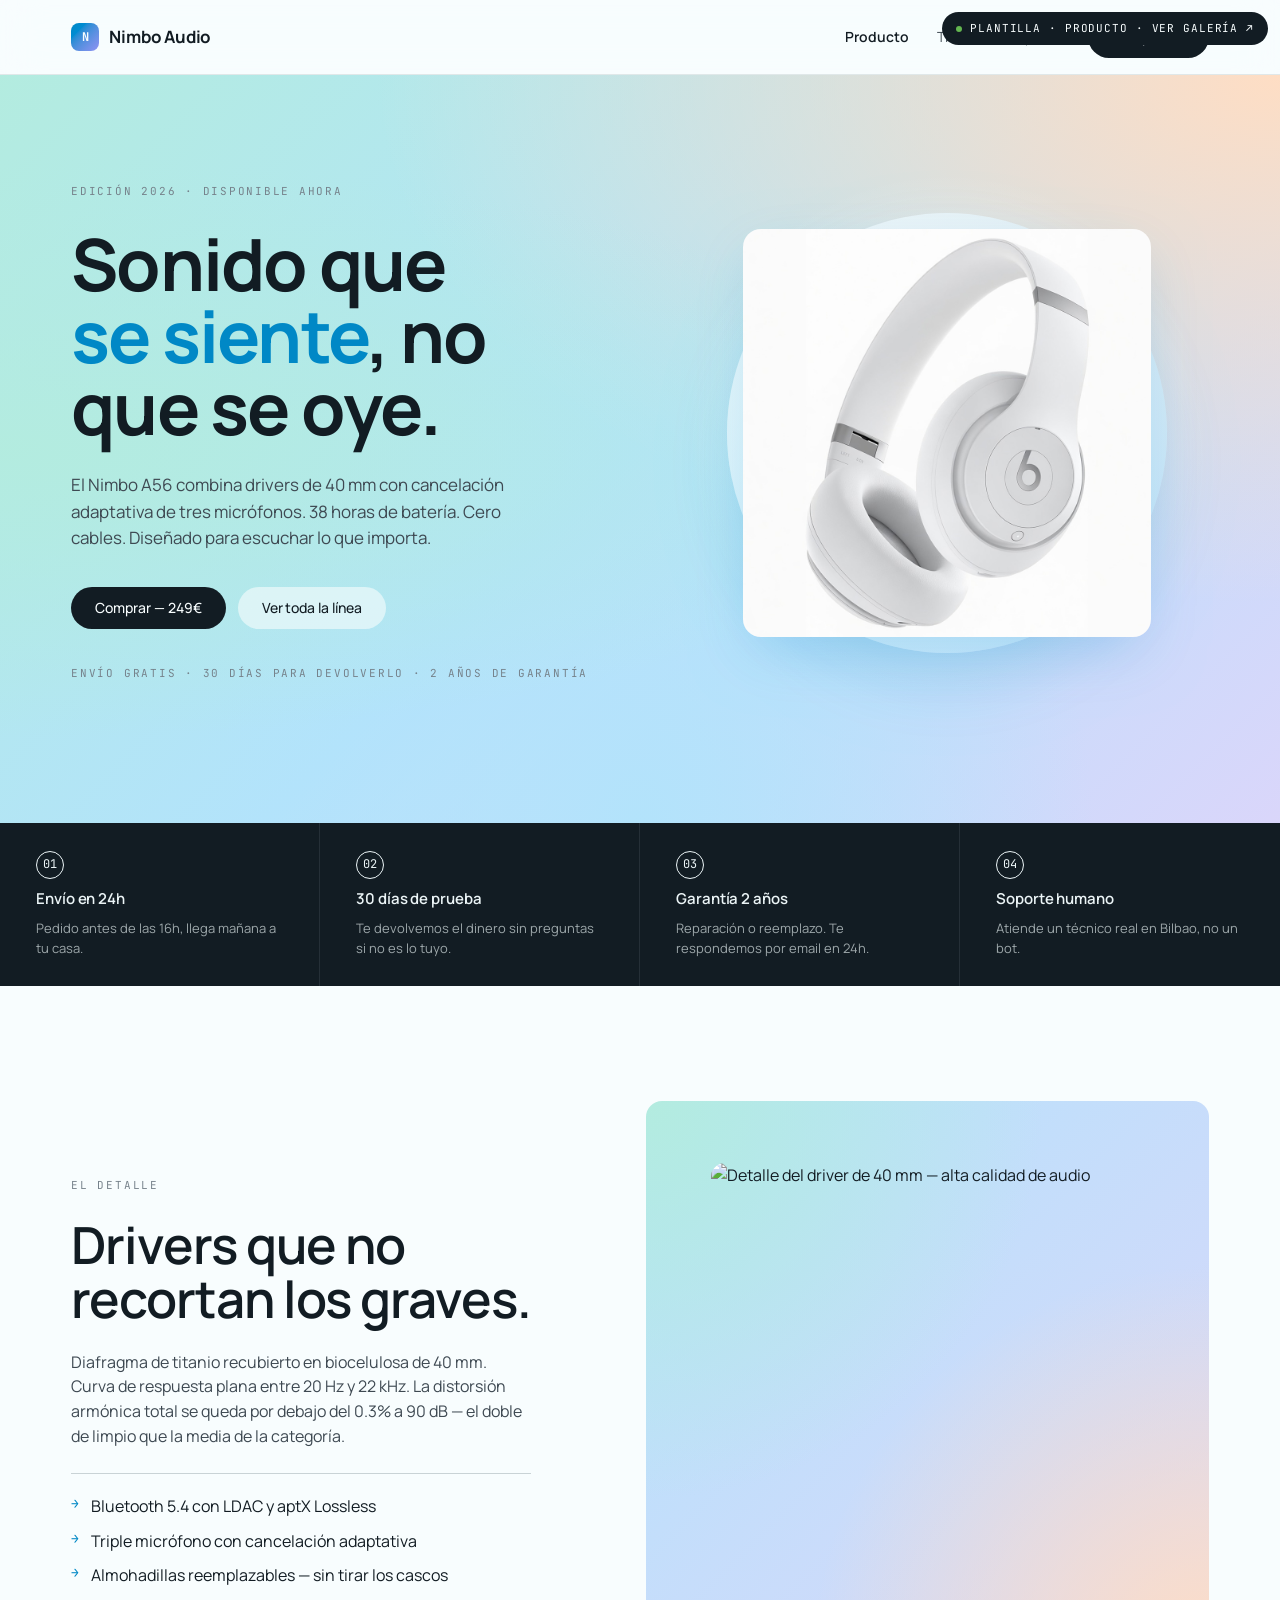
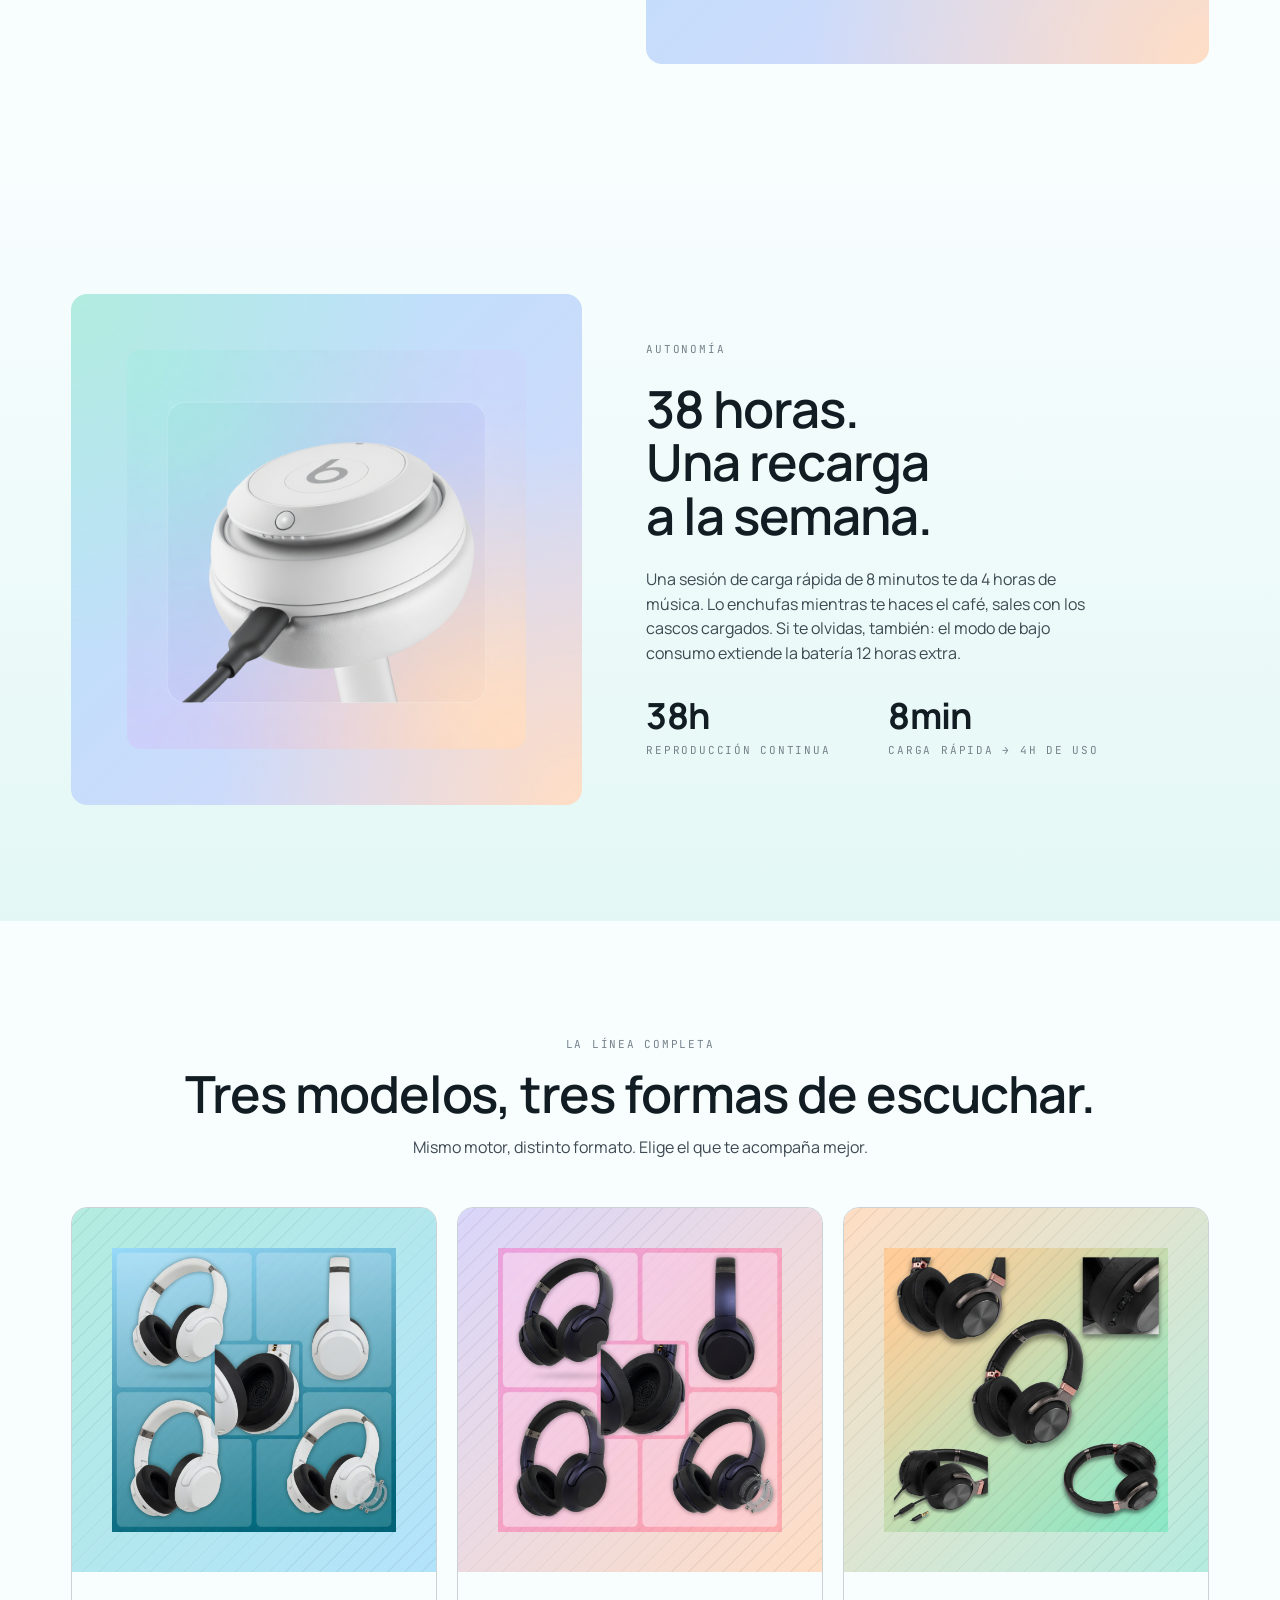
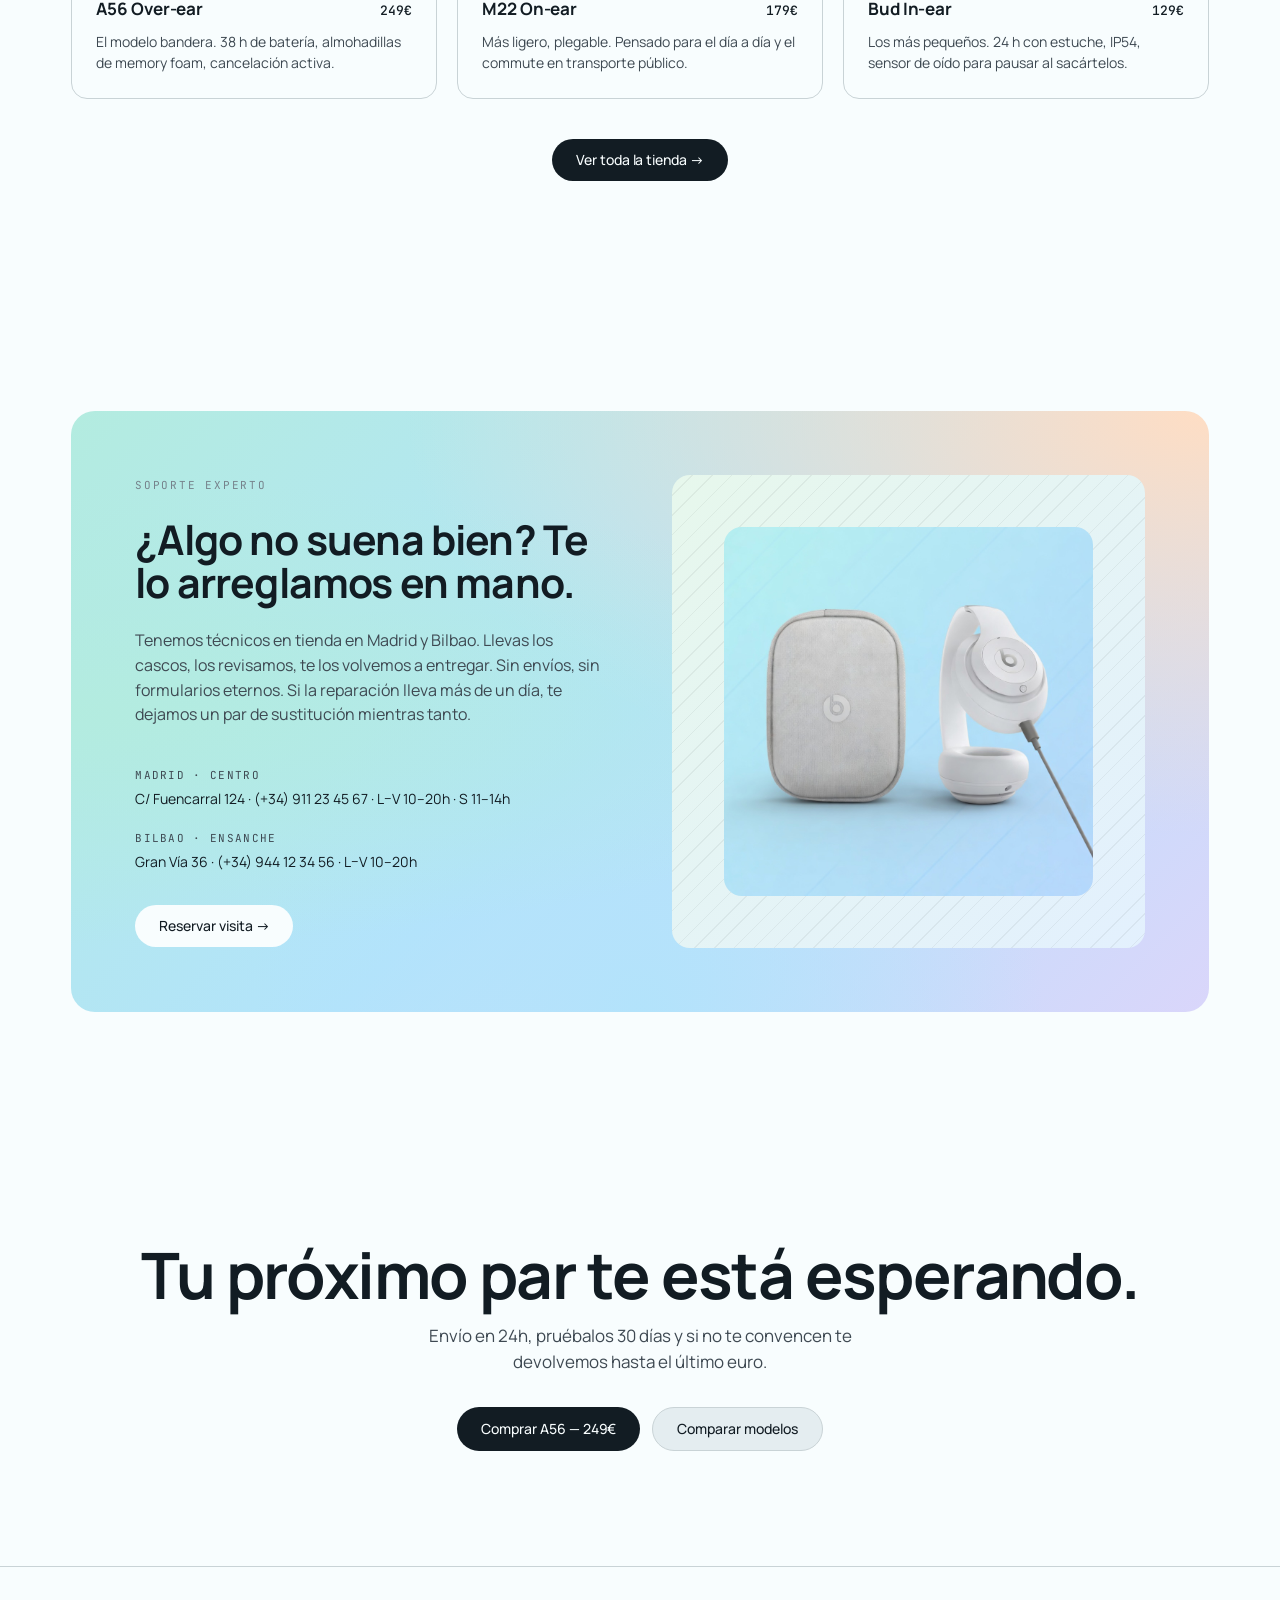
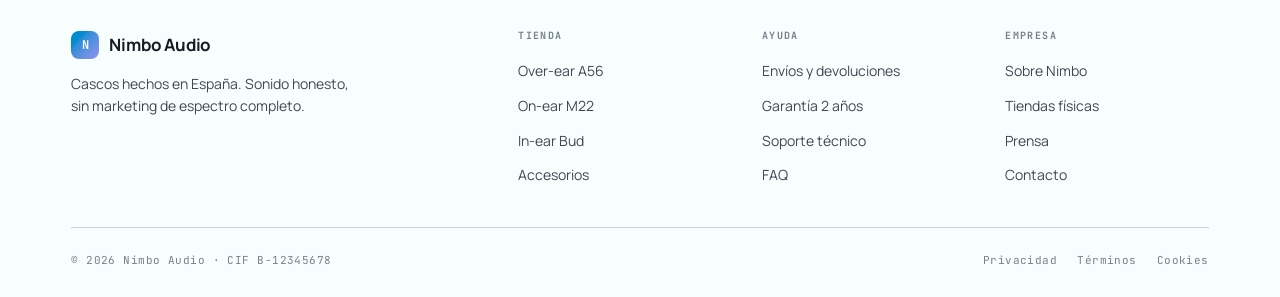
==== commit 1ea7173e: "js: interactividad plantilla producto - Smooth scroll por event delegation en todos los href interno" ====
--- a/plantillas/producto.html
+++ b/plantillas/producto.html
@@ -280,6 +280,12 @@
   .ribbon a { color: inherit; opacity: 0.7; }
   .ribbon a:hover { opacity: 1; }
   @media (max-width: 720px) { .ribbon { display: none; } }
+
+  /* ── JS-driven states ── */
+  .nav[data-scrolled] { box-shadow: 0 2px 24px -4px oklch(22% 0.02 240 / 0.10); }
+  .nav__links a[data-active] { color: var(--ink); font-weight: 600; }
+  .cat[data-selected] { box-shadow: 0 0 0 2px var(--accent); transform: translateY(-4px); }
+  a.btn[data-state="loading"] { opacity: 0.6; pointer-events: none; }
 
   /* Imágenes reales — reemplazan placeholders */
   .hero__img {
@@ -592,5 +598,82 @@
   </div>
 </footer>
 
+<script>
+(function () {
+  'use strict';
+
+  /* ── STATE ─────────────────────────────────────────── */
+  const state = { scrolled: false, activeSection: null };
+
+  /* ── SMOOTH SCROLL — event delegation ──────────────── */
+  document.addEventListener('click', e => {
+    const a = e.target.closest('a[href^="#"]');
+    if (!a) return;
+    const hash = a.getAttribute('href');
+    if (hash === '#') return;          // placeholder de compra — no interceptar
+    const target = document.querySelector(hash);
+    if (!target) return;
+    e.preventDefault();
+    target.scrollIntoView({ behavior: 'smooth', block: 'start' });
+  });
+
+  /* ── NAV SCROLL SHADOW ──────────────────────────────── */
+  const nav = document.querySelector('.nav');
+  window.addEventListener('scroll', () => {
+    const scrolled = window.scrollY > 48;
+    if (scrolled === state.scrolled) return;
+    state.scrolled = scrolled;
+    nav.toggleAttribute('data-scrolled', scrolled);
+  }, { passive: true });
+
+  /* ── SCROLL SPY — link activo por sección ───────────── */
+  const navLinks = [...document.querySelectorAll('.nav__links a[href^="#"]')];
+  const sections = ['producto', 'categorias', 'soporte', 'cta']
+    .map(id => document.getElementById(id))
+    .filter(Boolean);
+
+  if (sections.length && navLinks.length) {
+    const spy = new IntersectionObserver(entries => {
+      entries.forEach(({ isIntersecting, target }) => {
+        if (!isIntersecting) return;
+        const id = target.id;
+        if (state.activeSection === id) return;
+        state.activeSection = id;
+        navLinks.forEach(a =>
+          a.toggleAttribute('data-active', a.getAttribute('href') === `#${id}`)
+        );
+      });
+    }, { rootMargin: '-20% 0px -70% 0px' });
+
+    sections.forEach(s => spy.observe(s));
+  }
+
+  /* ── CAT CARDS — estado selected al hacer clic ──────── */
+  const cats = [...document.querySelectorAll('.cat')];
+  cats.forEach(card => {
+    card.addEventListener('click', () => {
+      cats.forEach(c => c.removeAttribute('data-selected'));
+      card.setAttribute('data-selected', '');
+    });
+  });
+
+  /* ── CTA — feedback loading en botón de compra ──────── */
+  const buyBtn = document.querySelector('.cta .btn--solid');
+  if (buyBtn && buyBtn.getAttribute('href') === '#') {
+    buyBtn.addEventListener('click', e => {
+      e.preventDefault();
+      if (buyBtn.dataset.state) return;
+      const orig = buyBtn.textContent;
+      buyBtn.dataset.state = 'loading';
+      buyBtn.textContent = 'Procesando…';
+      setTimeout(() => {
+        delete buyBtn.dataset.state;
+        buyBtn.textContent = orig;
+      }, 1400);
+    });
+  }
+
+})();
+</script>
 </body>
 </html>
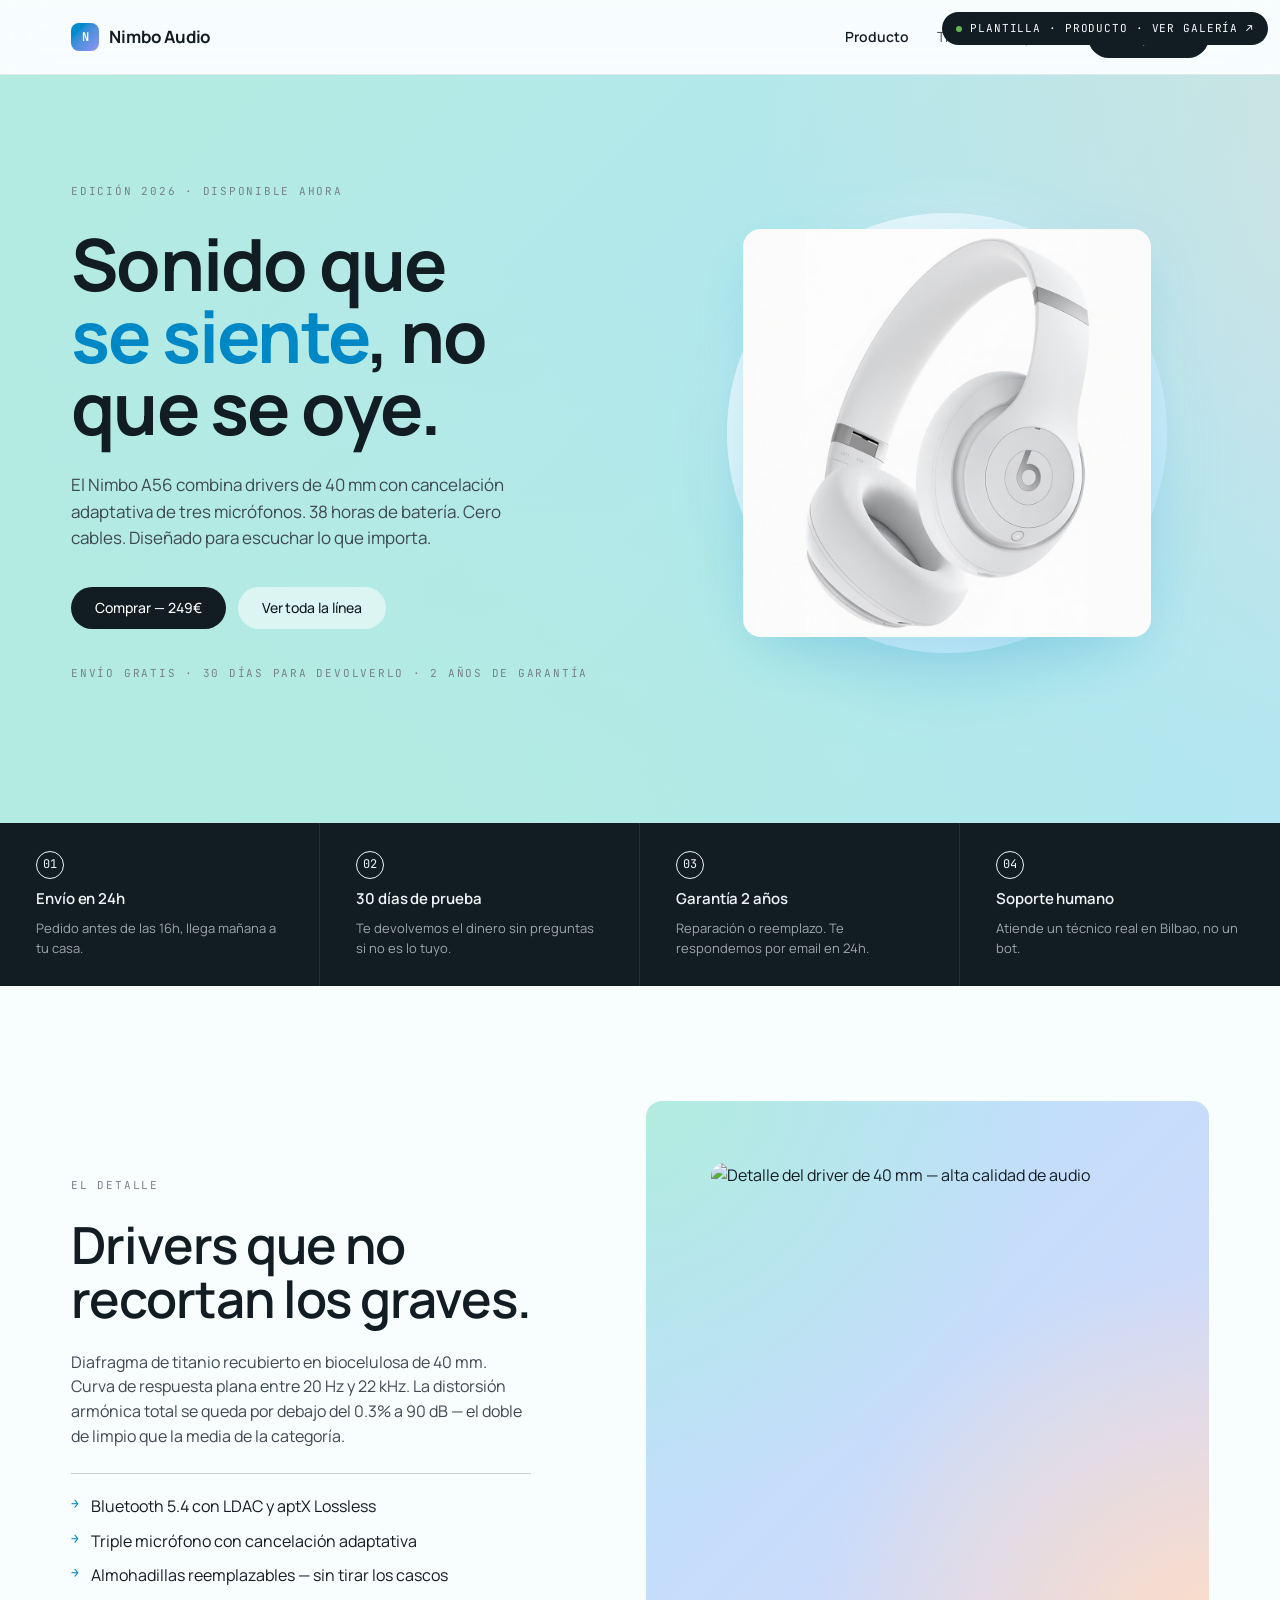
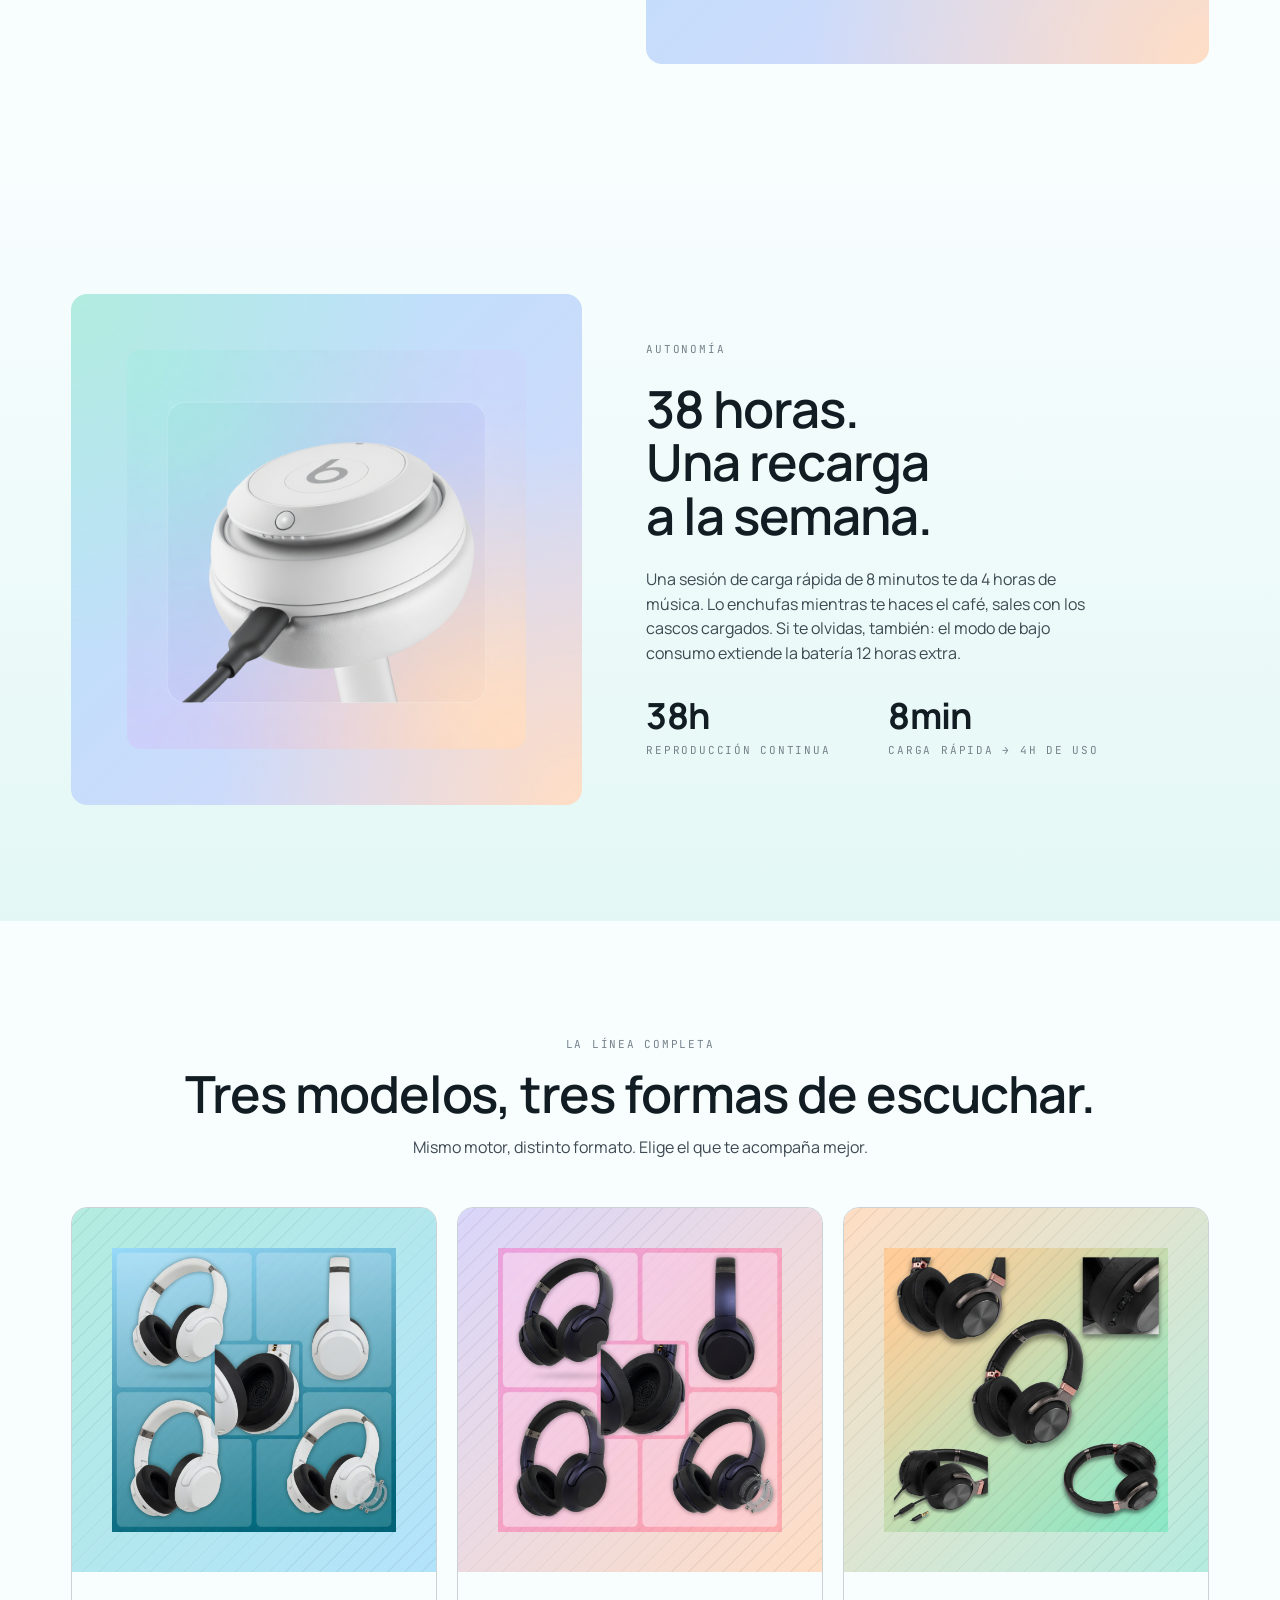
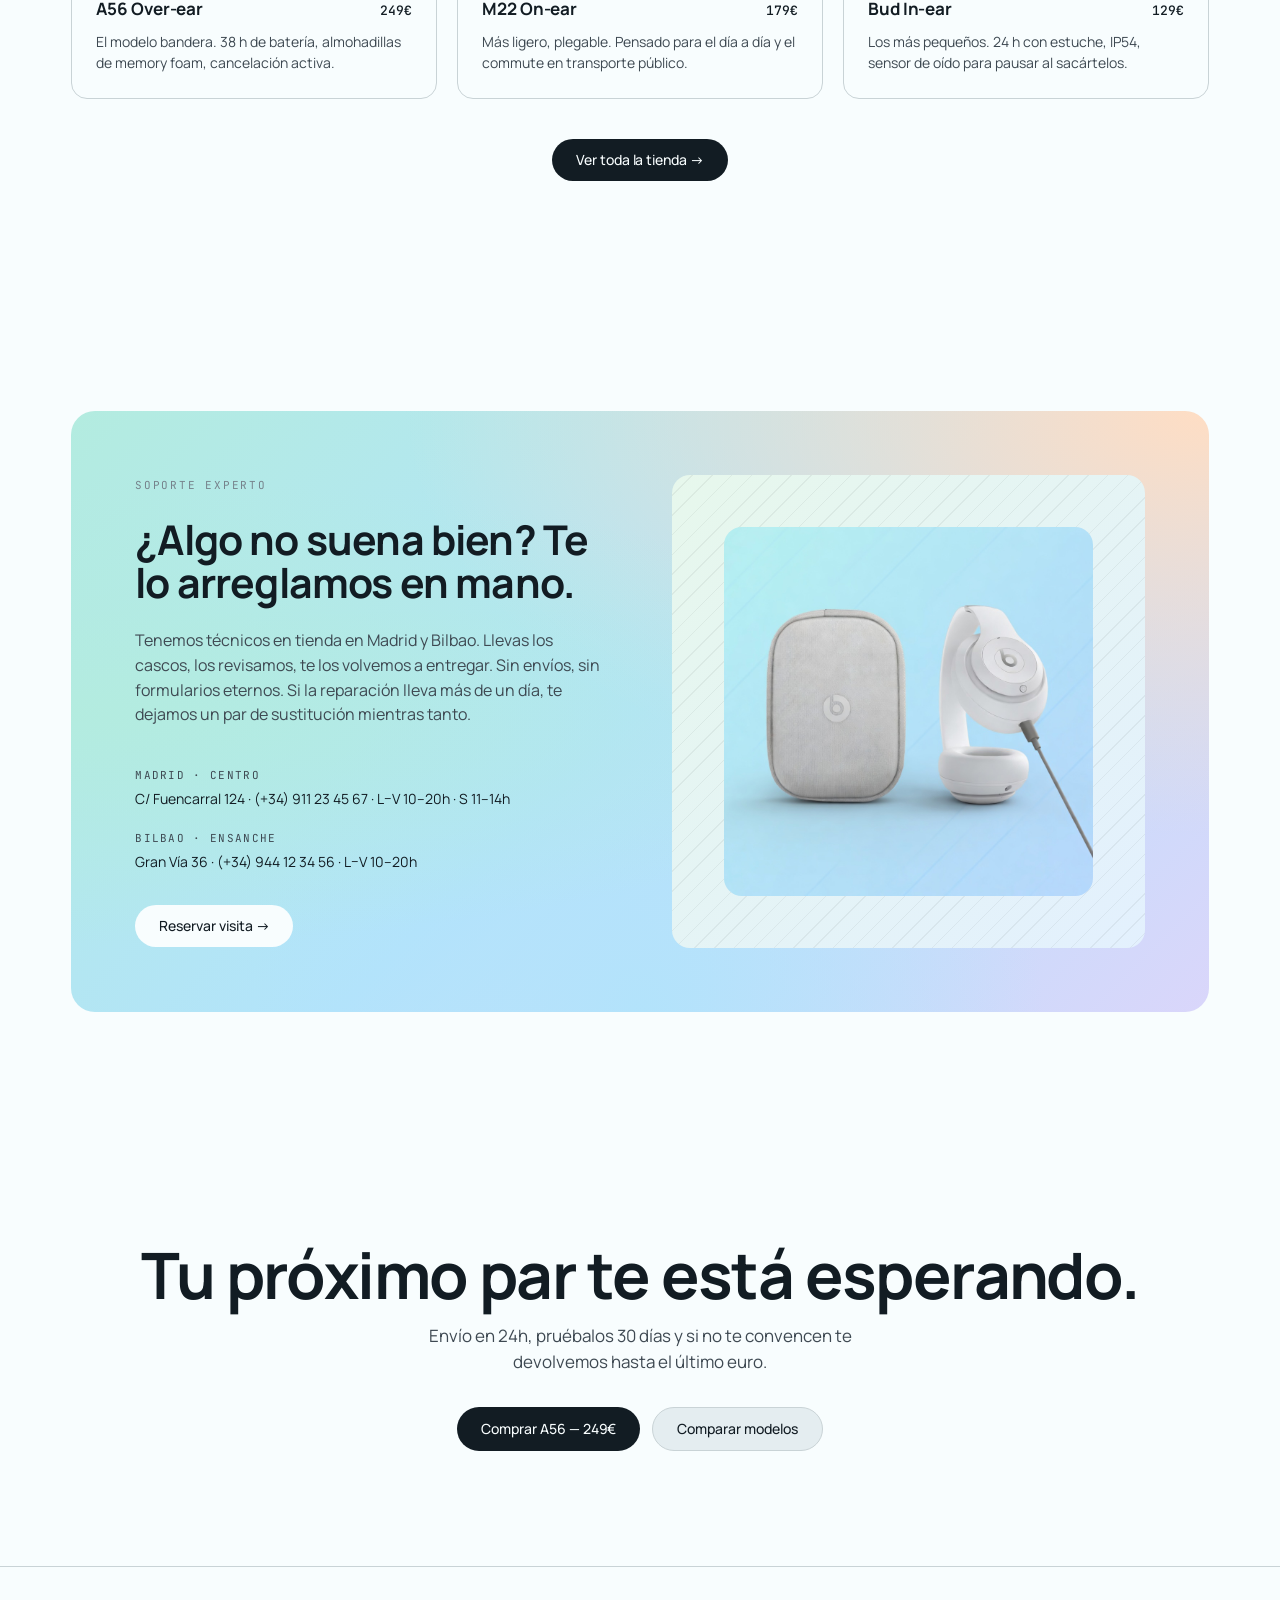
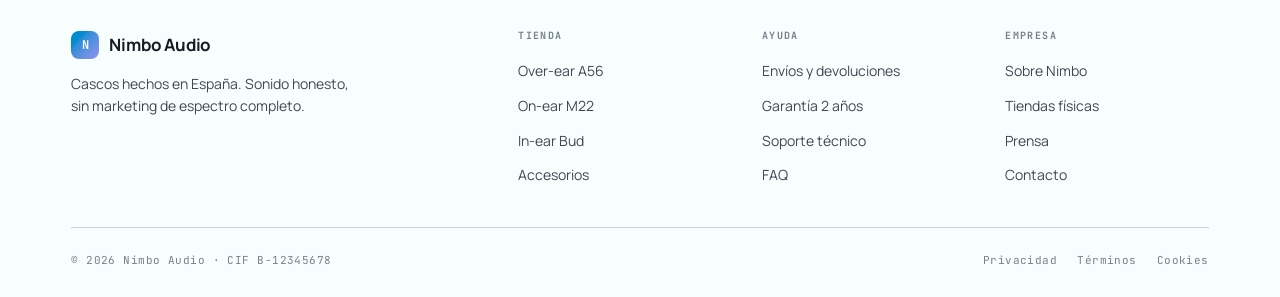
==== commit 42cca371: "js: animaciones y efectos de entrada — js_ajustes E1: gradiente hero animado (25s, background-size 2" ====
--- a/plantillas/producto.html
+++ b/plantillas/producto.html
@@ -287,6 +287,56 @@
   .cat[data-selected] { box-shadow: 0 0 0 2px var(--accent); transform: translateY(-4px); }
   a.btn[data-state="loading"] { opacity: 0.6; pointer-events: none; }
 
+  /* ── Animaciones — js_ajustes ────────────────────────────── */
+
+  /* prefers-reduced-motion — anula todo */
+  @media (prefers-reduced-motion: reduce) {
+    *, *::before, *::after {
+      animation-duration: 0.01ms !important;
+      animation-iteration-count: 1 !important;
+      transition-duration: 0.01ms !important;
+    }
+  }
+
+  /* E1 — gradiente hero respira */
+  @keyframes gradient-drift {
+    0%   { background-position: 0% 50%; }
+    50%  { background-position: 100% 50%; }
+    100% { background-position: 0% 50%; }
+  }
+  .hero { background-size: 200% 200%; animation: gradient-drift 25s ease infinite; }
+
+  /* E2 — entrada suave del producto */
+  @keyframes product-enter {
+    from { opacity: 0; transform: translateY(24px); }
+    to   { opacity: 1; transform: translateY(0); }
+  }
+  .hero__product {
+    animation: product-enter 0.5s cubic-bezier(0.22, 1, 0.36, 1) forwards;
+    animation-delay: 0.15s;
+    opacity: 0;
+  }
+
+  /* E3 — strip cells escalonadas */
+  .strip__cell {
+    opacity: 0;
+    transform: translateY(16px);
+    transition: opacity 0.4s ease, transform 0.4s ease;
+  }
+  .strip__cell:nth-child(1) { transition-delay: 0ms; }
+  .strip__cell:nth-child(2) { transition-delay: 80ms; }
+  .strip__cell:nth-child(3) { transition-delay: 160ms; }
+  .strip__cell:nth-child(4) { transition-delay: 240ms; }
+  .strip__cell.is-visible   { opacity: 1; transform: translateY(0); }
+
+  /* E4 — bloques laterales feature */
+  [data-from="left"]  { opacity: 0; transform: translateX(-20px); transition: opacity 0.5s ease, transform 0.5s ease; }
+  [data-from="right"] { opacity: 0; transform: translateX(20px);  transition: opacity 0.5s ease, transform 0.5s ease; }
+  [data-from].is-visible { opacity: 1; transform: translateX(0); }
+
+  /* E5 — nav scrolled class (contraste CTA garantizado por btn--solid) */
+  .nav--scrolled { box-shadow: 0 1px 0 color-mix(in oklch, var(--line) 50%, transparent), 0 2px 20px -4px oklch(22% 0.02 240 / 0.10); }
+
   /* Imágenes reales — reemplazan placeholders */
   .hero__img {
     position: relative; z-index: 1;
@@ -396,7 +446,7 @@
 <!-- FEATURE 1 -->
 <section class="feature">
   <div class="container feature__grid">
-    <div class="feature__copy">
+    <div class="feature__copy" data-from="left">
       <div class="eyebrow">El detalle</div>
       <h2 class="h2">Drivers que no recortan los graves.</h2>
       <p class="lede">Diafragma de titanio recubierto en biocelulosa de 40 mm. Curva de respuesta plana entre 20 Hz y 22 kHz. La distorsión armónica total se queda por debajo del 0.3% a 90 dB — el doble de limpio que la media de la categoría.</p>
@@ -406,7 +456,7 @@
         <li style="display: flex; gap: 12px;"><span style="font-family: var(--f-mono); color: var(--accent); font-size: 13px;">→</span><span>Almohadillas reemplazables — sin tirar los cascos</span></li>
       </ul>
     </div>
-    <div class="feature__media">
+    <div class="feature__media" data-from="right">
       <!-- detalle del producto: foto de cerca, materiales, driver — ratio 4:3 ideal -->
       <img class="feature__img"
            src="../producto/High quality audio.jpg"
@@ -420,7 +470,7 @@
 <!-- FEATURE 2 — reverse -->
 <section class="feature feature--reverse" style="background: linear-gradient(180deg, transparent, color-mix(in oklch, var(--g-mint) 30%, transparent));">
   <div class="container feature__grid">
-    <div class="feature__copy">
+    <div class="feature__copy" data-from="right">
       <div class="eyebrow">Autonomía</div>
       <h2 class="h2">38 horas. Una recarga a la semana.</h2>
       <p class="lede">Una sesión de carga rápida de 8 minutos te da 4 horas de música. Lo enchufas mientras te haces el café, sales con los cascos cargados. Si te olvidas, también: el modo de bajo consumo extiende la batería 12 horas extra.</p>
@@ -435,7 +485,7 @@
         </div>
       </div>
     </div>
-    <div class="feature__media">
+    <div class="feature__media" data-from="left">
       <!-- vista lateral del producto en uso — mostrar autonomía o estuche de carga -->
       <img class="feature__img"
            src="../producto/Duracion de bateria.jpg"
@@ -512,7 +562,7 @@
   <div class="container">
     <div class="support">
       <div class="support__inner grad-bg">
-        <div class="support__copy">
+        <div class="support__copy" data-from="left">
           <div class="eyebrow">Soporte experto</div>
           <h2 class="support__h">¿Algo no suena bien? Te lo arreglamos en mano.</h2>
           <p class="lede">Tenemos técnicos en tienda en Madrid y Bilbao. Llevas los cascos, los revisamos, te los volvemos a entregar. Sin envíos, sin formularios eternos. Si la reparación lleva más de un día, te dejamos un par de sustitución mientras tanto.</p>
@@ -528,7 +578,7 @@
           </div>
           <a class="btn btn--paper" style="align-self: flex-start; margin-top: 8px;" href="#cta">Reservar visita →</a>
         </div>
-        <div class="support__media">
+        <div class="support__media" data-from="right">
           <div class="support__ph">
             <!-- foto de la tienda física o técnico atendiendo a un cliente
                  ratio cuadrado (1:1) o vertical (4:5) — buena iluminación natural -->
@@ -610,20 +660,21 @@
     const a = e.target.closest('a[href^="#"]');
     if (!a) return;
     const hash = a.getAttribute('href');
-    if (hash === '#') return;          // placeholder de compra — no interceptar
+    if (hash === '#') return;
     const target = document.querySelector(hash);
     if (!target) return;
     e.preventDefault();
     target.scrollIntoView({ behavior: 'smooth', block: 'start' });
   });
 
-  /* ── NAV SCROLL SHADOW ──────────────────────────────── */
+  /* ── E5 — NAV SCROLL (class + data-attr) ───────────── */
   const nav = document.querySelector('.nav');
   window.addEventListener('scroll', () => {
     const scrolled = window.scrollY > 48;
     if (scrolled === state.scrolled) return;
     state.scrolled = scrolled;
     nav.toggleAttribute('data-scrolled', scrolled);
+    nav.classList.toggle('nav--scrolled', scrolled);
   }, { passive: true });
 
   /* ── SCROLL SPY — link activo por sección ───────────── */
@@ -644,11 +695,10 @@
         );
       });
     }, { rootMargin: '-20% 0px -70% 0px' });
-
     sections.forEach(s => spy.observe(s));
   }
 
-  /* ── CAT CARDS — estado selected al hacer clic ──────── */
+  /* ── CAT CARDS — estado selected ────────────────────── */
   const cats = [...document.querySelectorAll('.cat')];
   cats.forEach(card => {
     card.addEventListener('click', () => {
@@ -657,7 +707,7 @@
     });
   });
 
-  /* ── CTA — feedback loading en botón de compra ──────── */
+  /* ── CTA — feedback loading ──────────────────────────── */
   const buyBtn = document.querySelector('.cta .btn--solid');
   if (buyBtn && buyBtn.getAttribute('href') === '#') {
     buyBtn.addEventListener('click', e => {
@@ -673,6 +723,32 @@
     });
   }
 
+  /* ── E3 — Strip cells entrada escalonada ────────────── */
+  const stripCells = document.querySelectorAll('.strip__cell');
+  if (stripCells.length) {
+    const stripObs = new IntersectionObserver(entries => {
+      entries.forEach(({ isIntersecting, target }) => {
+        if (!isIntersecting) return;
+        target.classList.add('is-visible');
+        stripObs.unobserve(target);
+      });
+    }, { threshold: 0.2 });
+    stripCells.forEach(el => stripObs.observe(el));
+  }
+
+  /* ── E4 — Bloques laterales feature ─────────────────── */
+  const featureBlocks = document.querySelectorAll('[data-from]');
+  if (featureBlocks.length) {
+    const blockObs = new IntersectionObserver(entries => {
+      entries.forEach(({ isIntersecting, target }) => {
+        if (!isIntersecting) return;
+        target.classList.add('is-visible');
+        blockObs.unobserve(target);
+      });
+    }, { threshold: 0.15 });
+    featureBlocks.forEach(el => blockObs.observe(el));
+  }
+
 })();
 </script>
 </body>
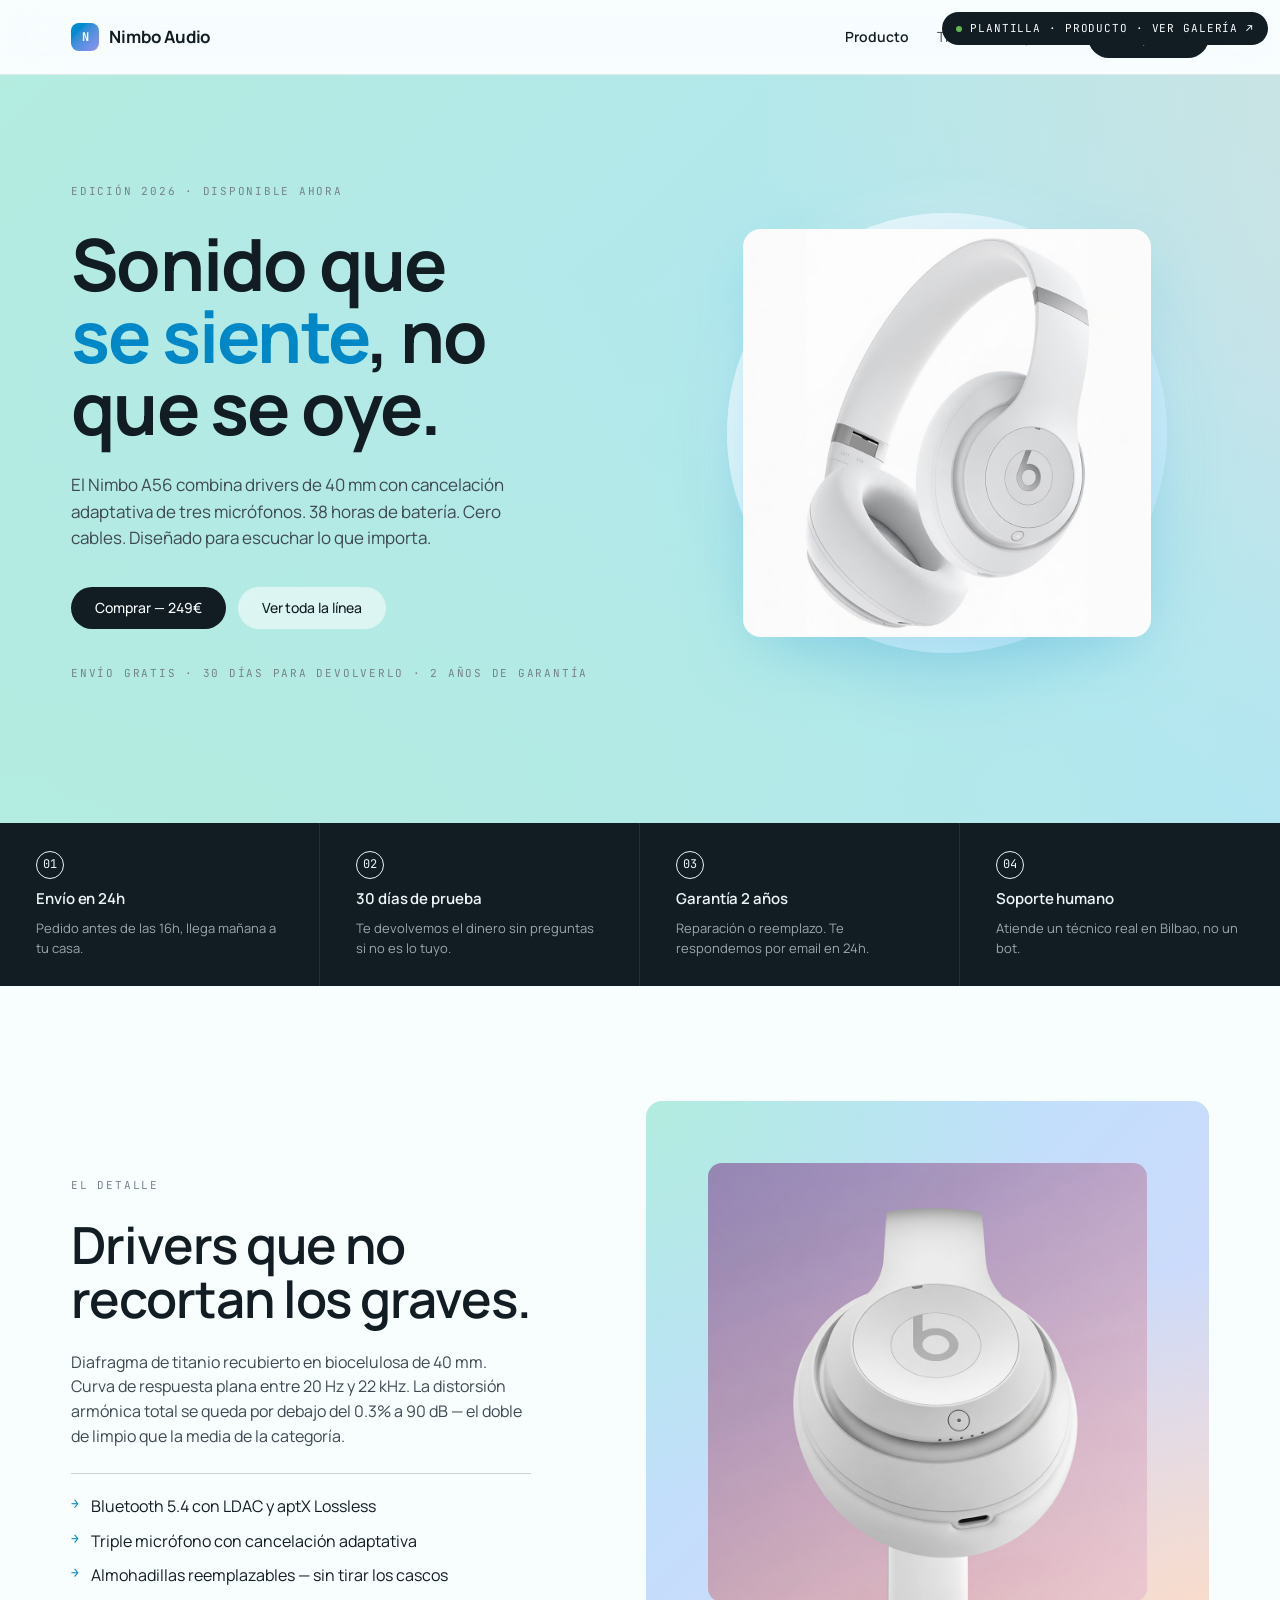
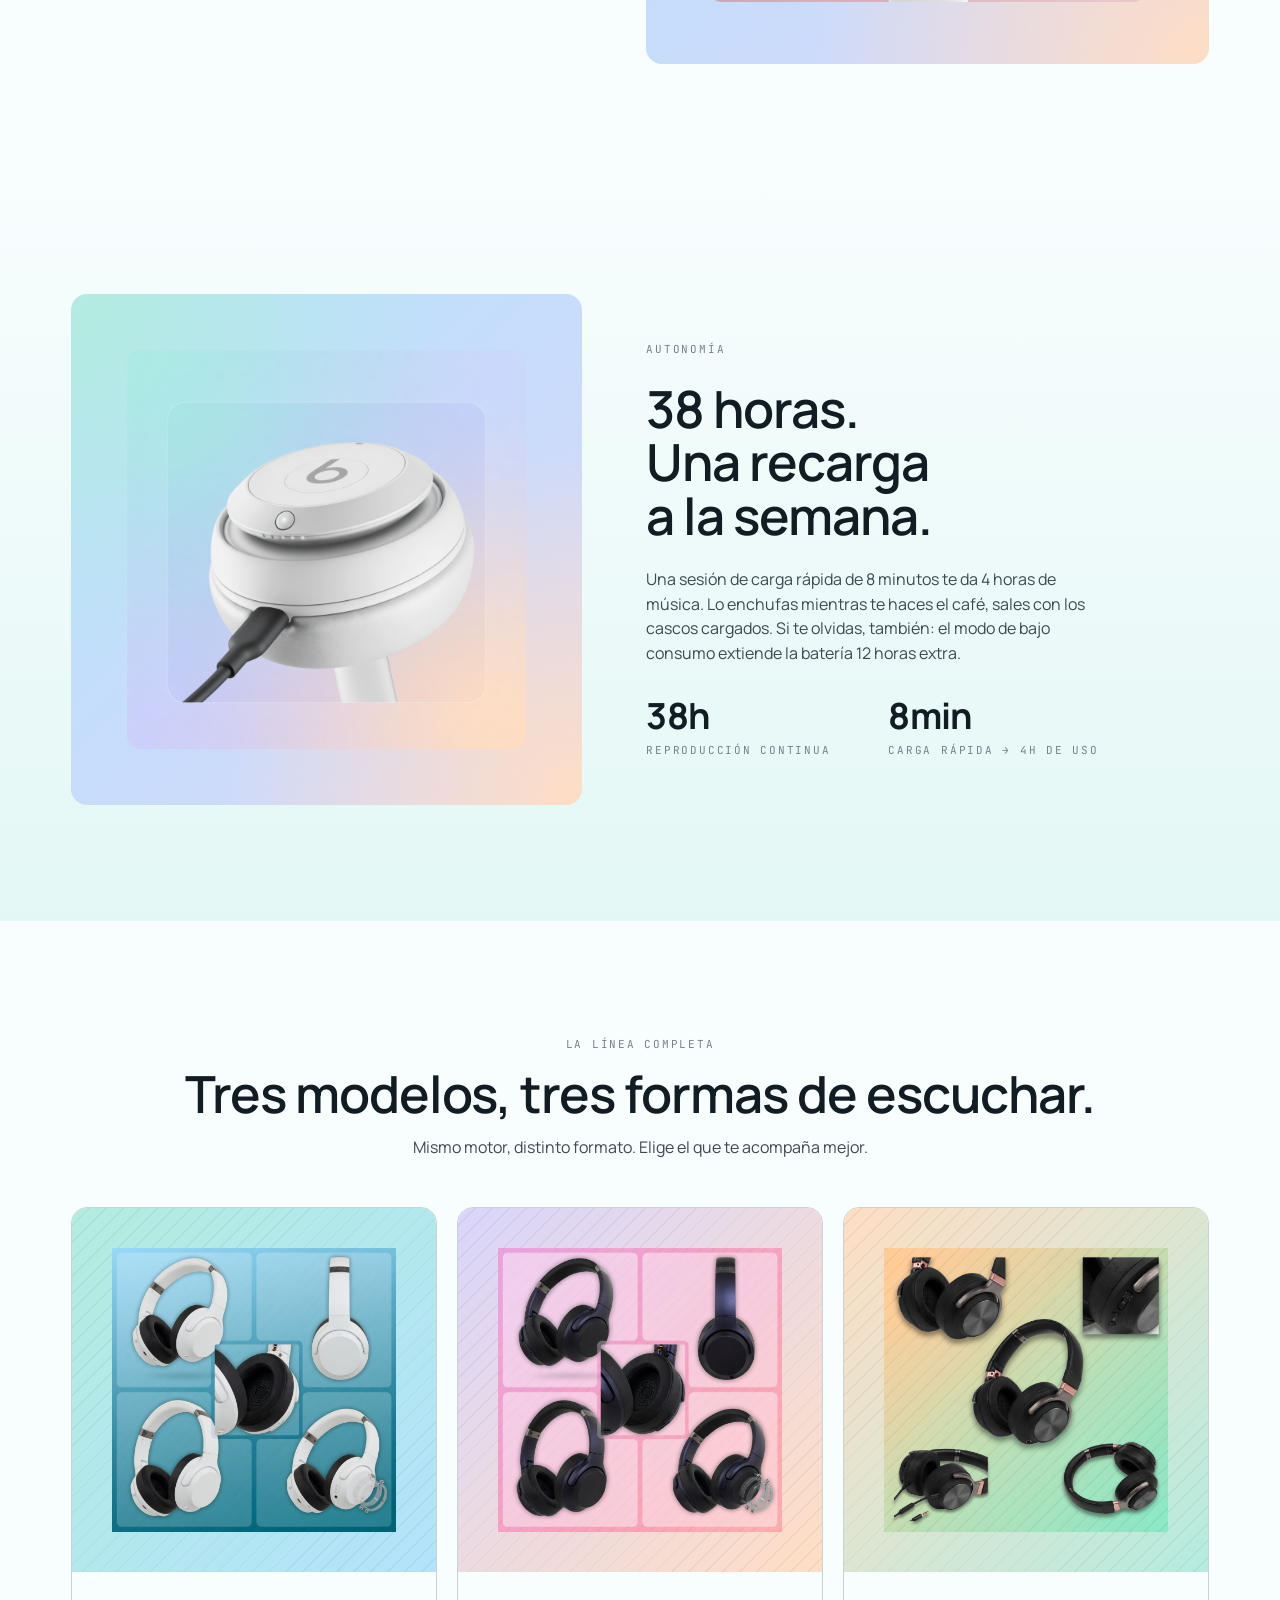
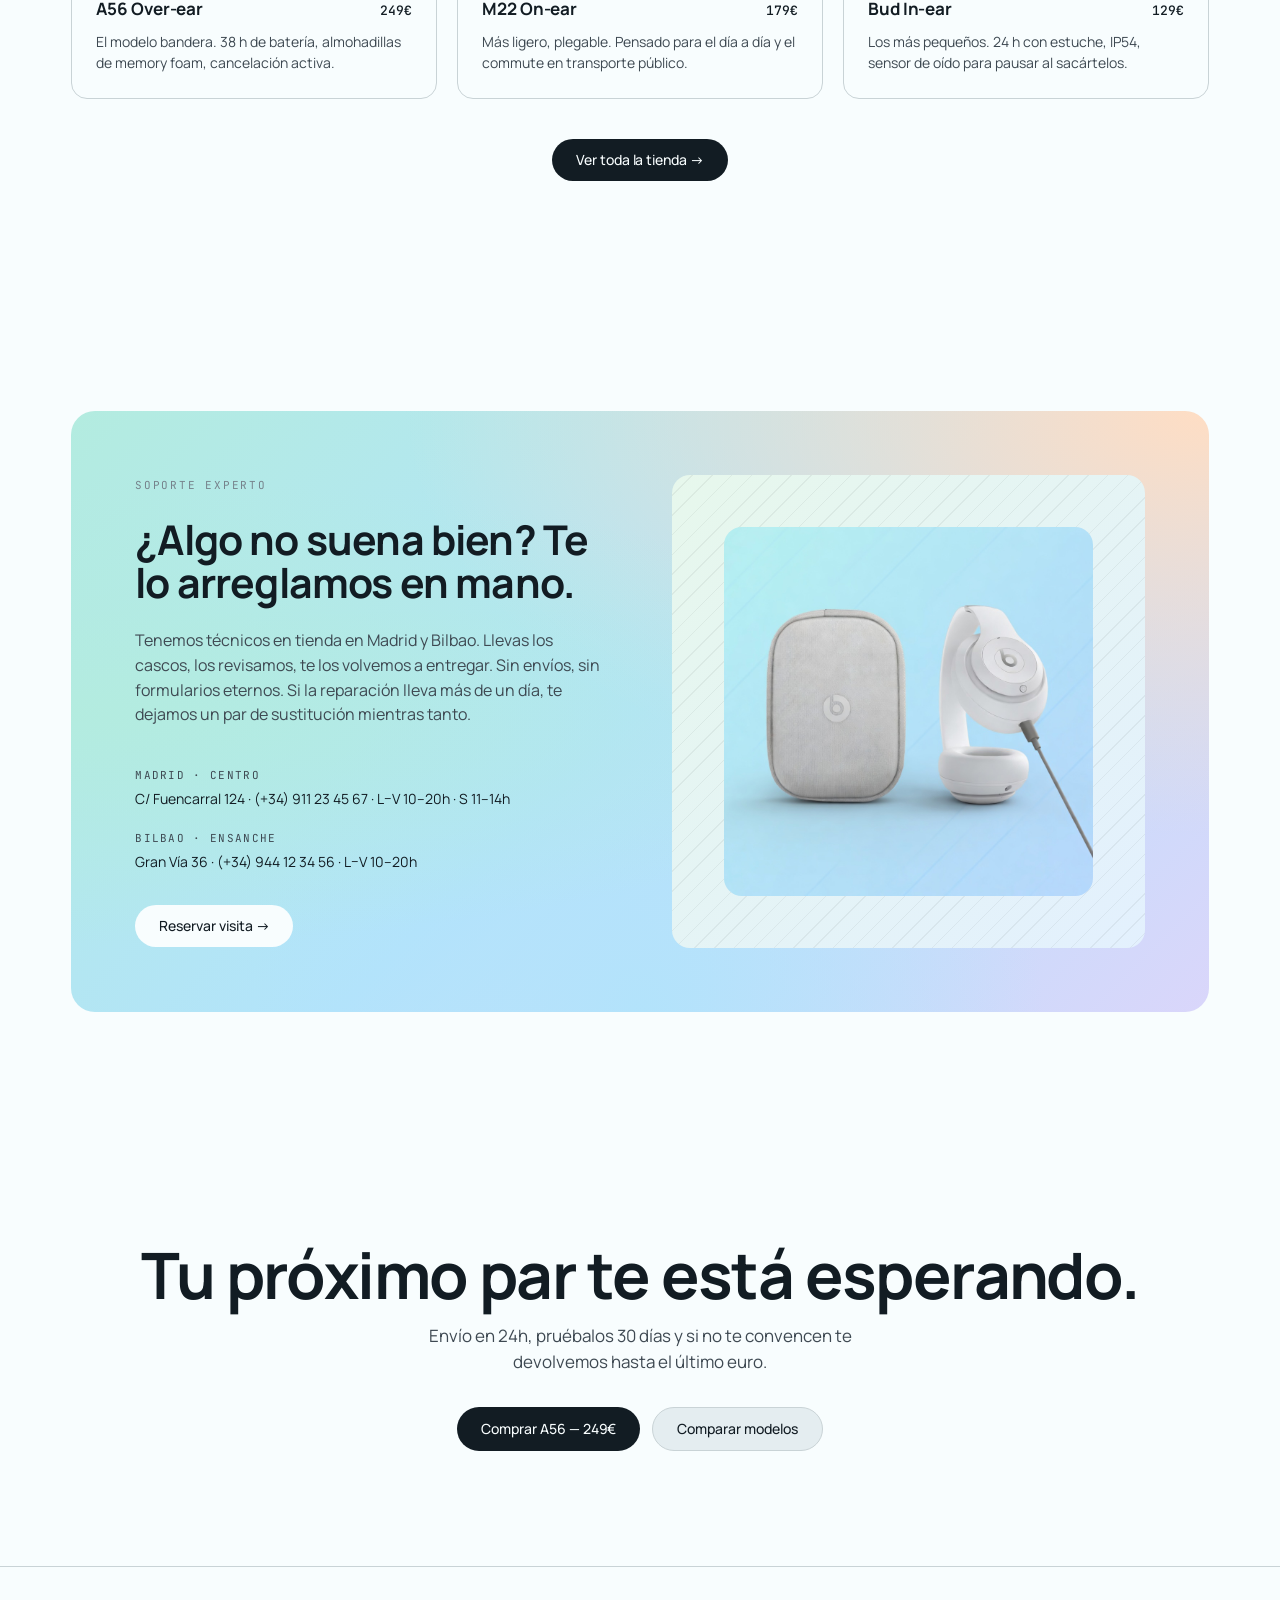
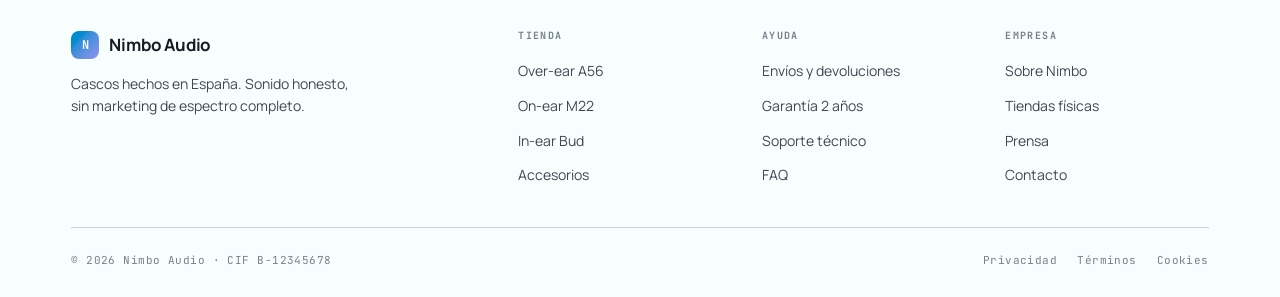
==== commit 843343c6: "Update producto.html" ====
--- a/plantillas/producto.html
+++ b/plantillas/producto.html
@@ -459,7 +459,7 @@
     <div class="feature__media" data-from="right">
       <!-- detalle del producto: foto de cerca, materiales, driver — ratio 4:3 ideal -->
       <img class="feature__img"
-           src="../producto/High quality audio.jpg"
+           src="../producto/High_quality_Audio.jpg"
            alt="Detalle del driver de 40 mm — alta calidad de audio"
            width="800" height="600"
            loading="lazy">
